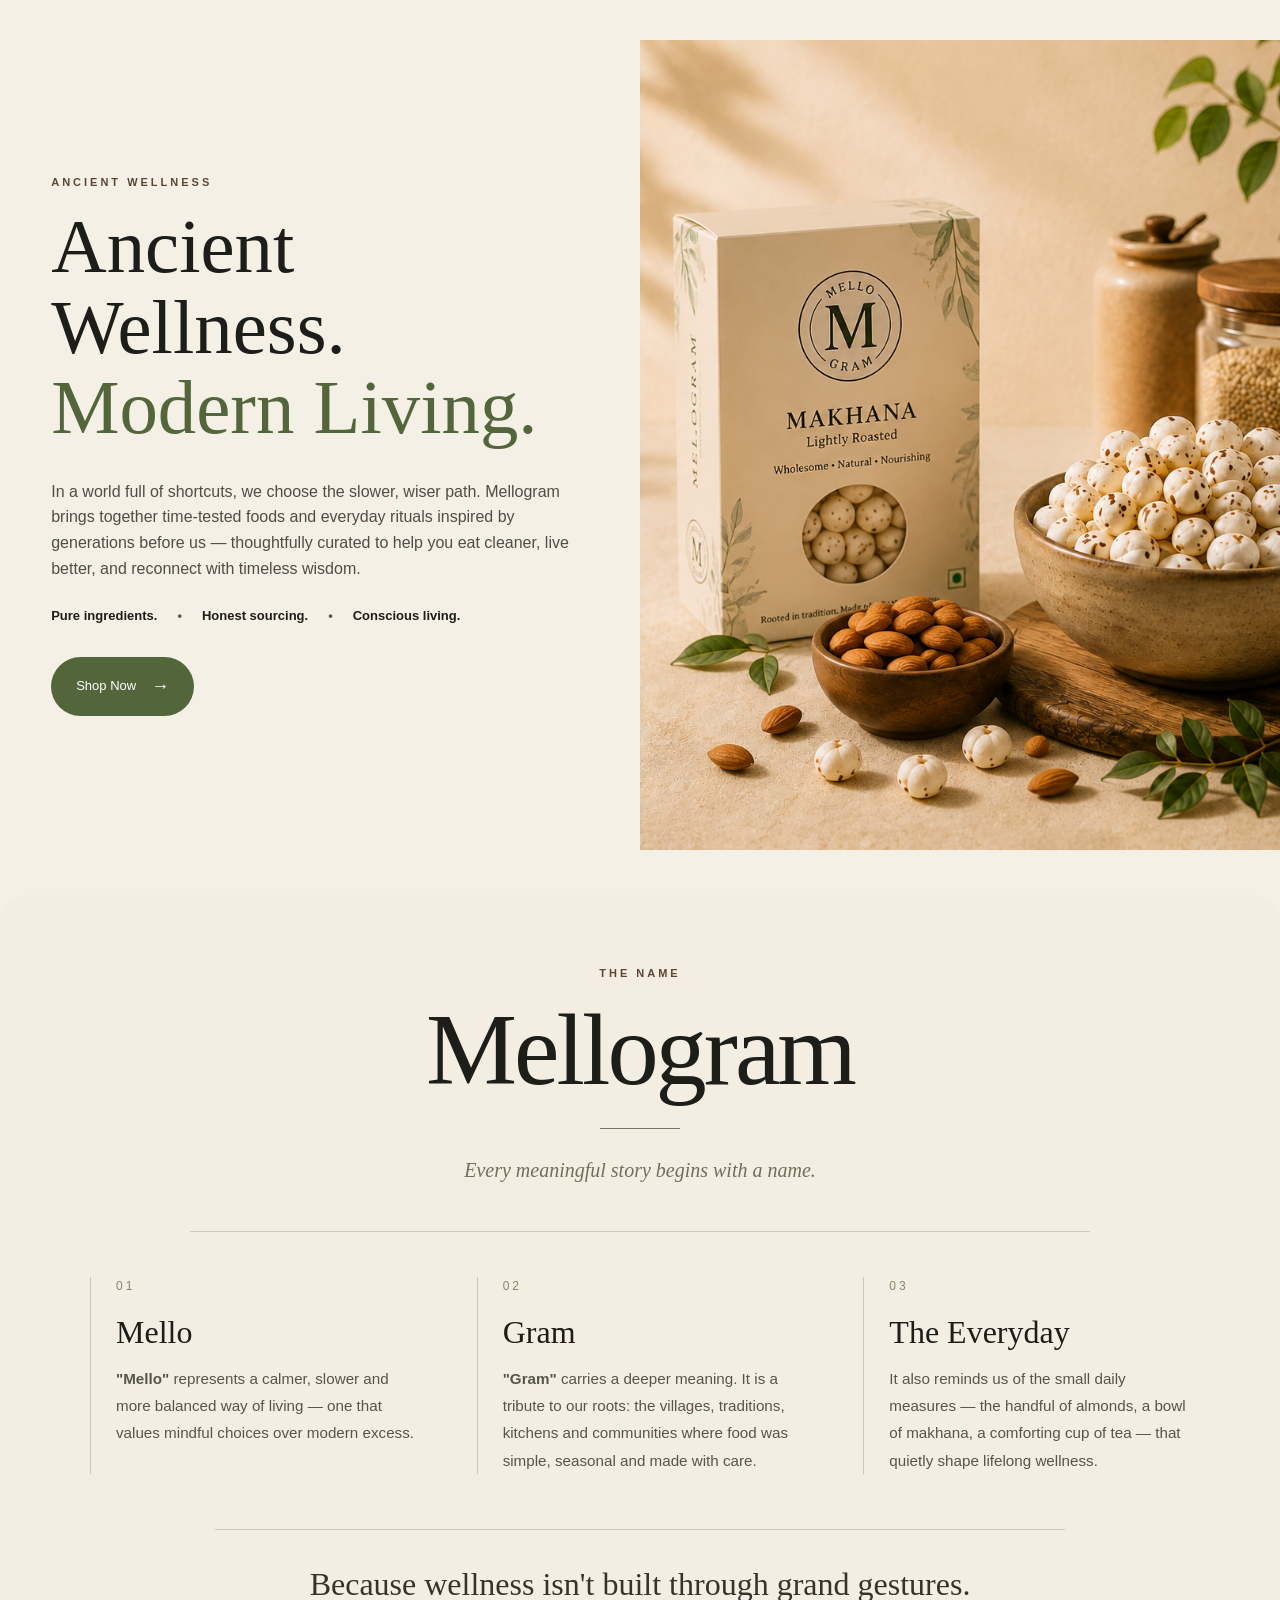
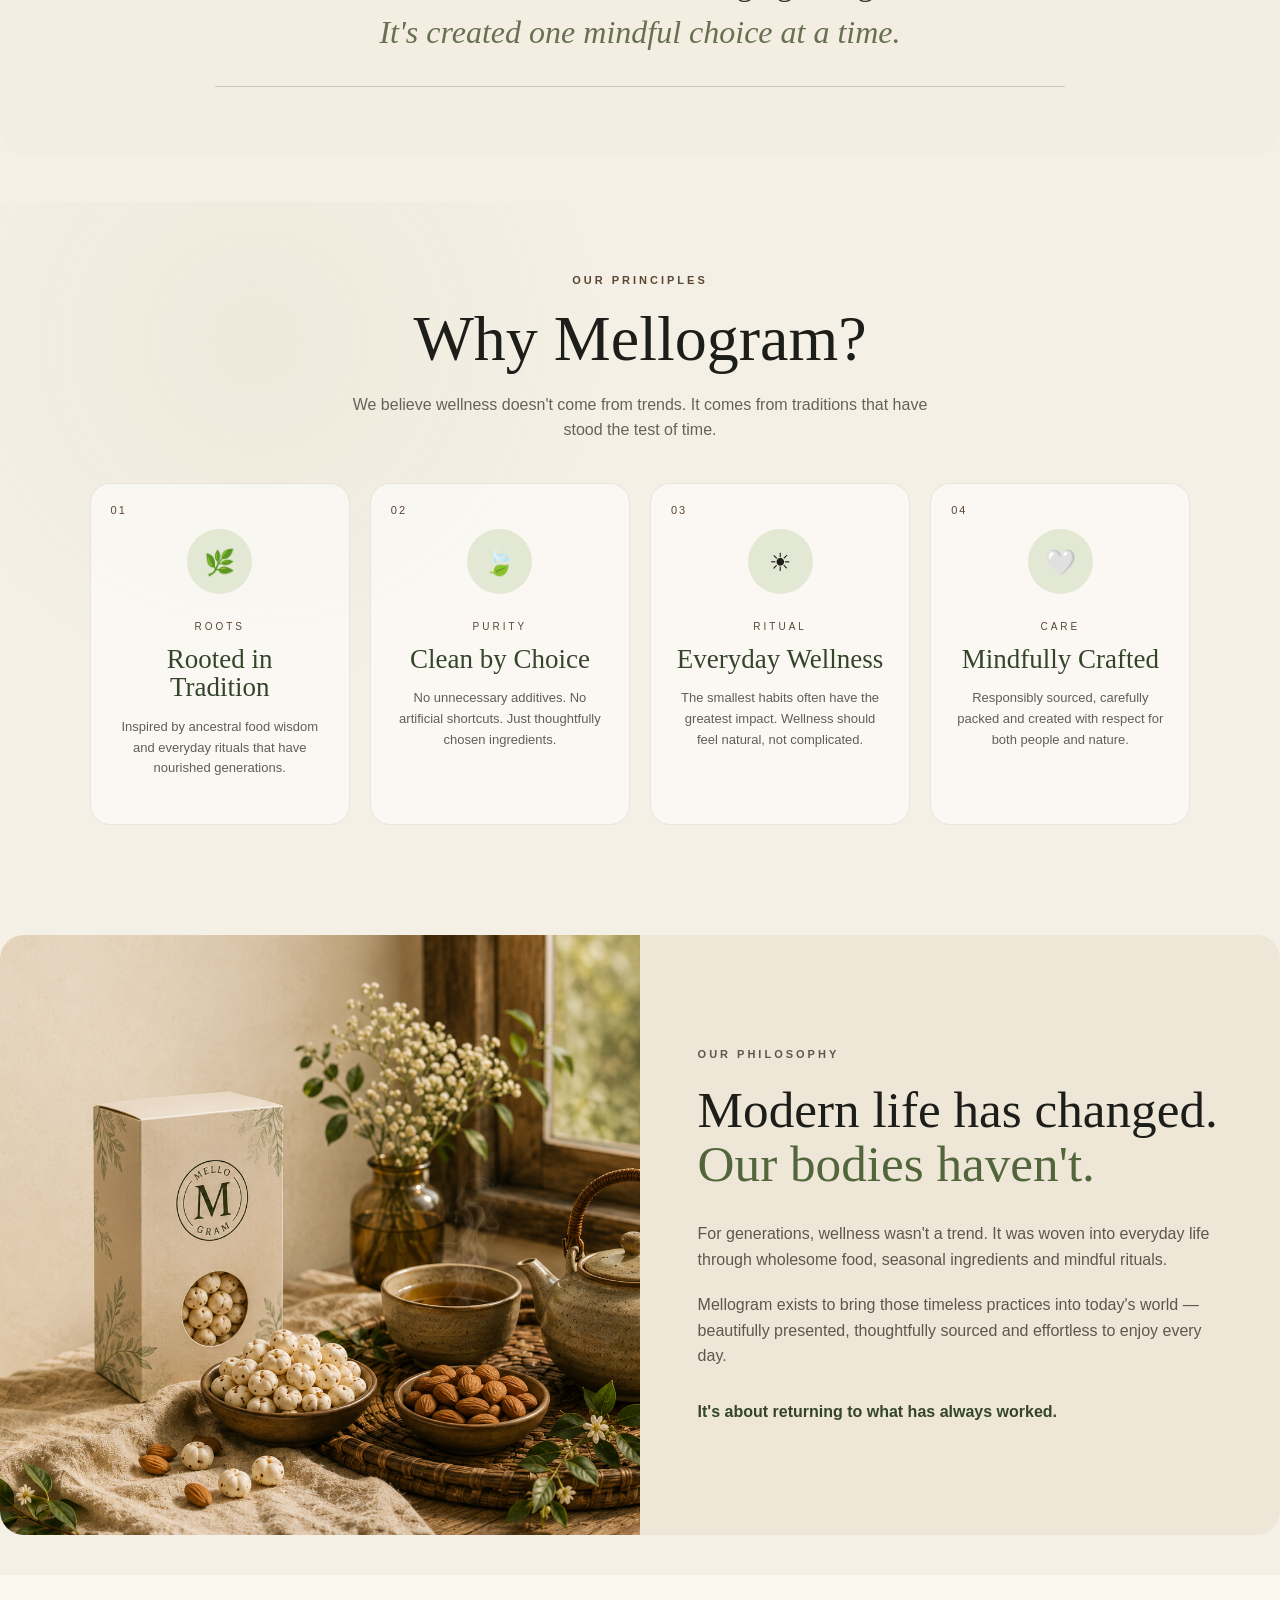
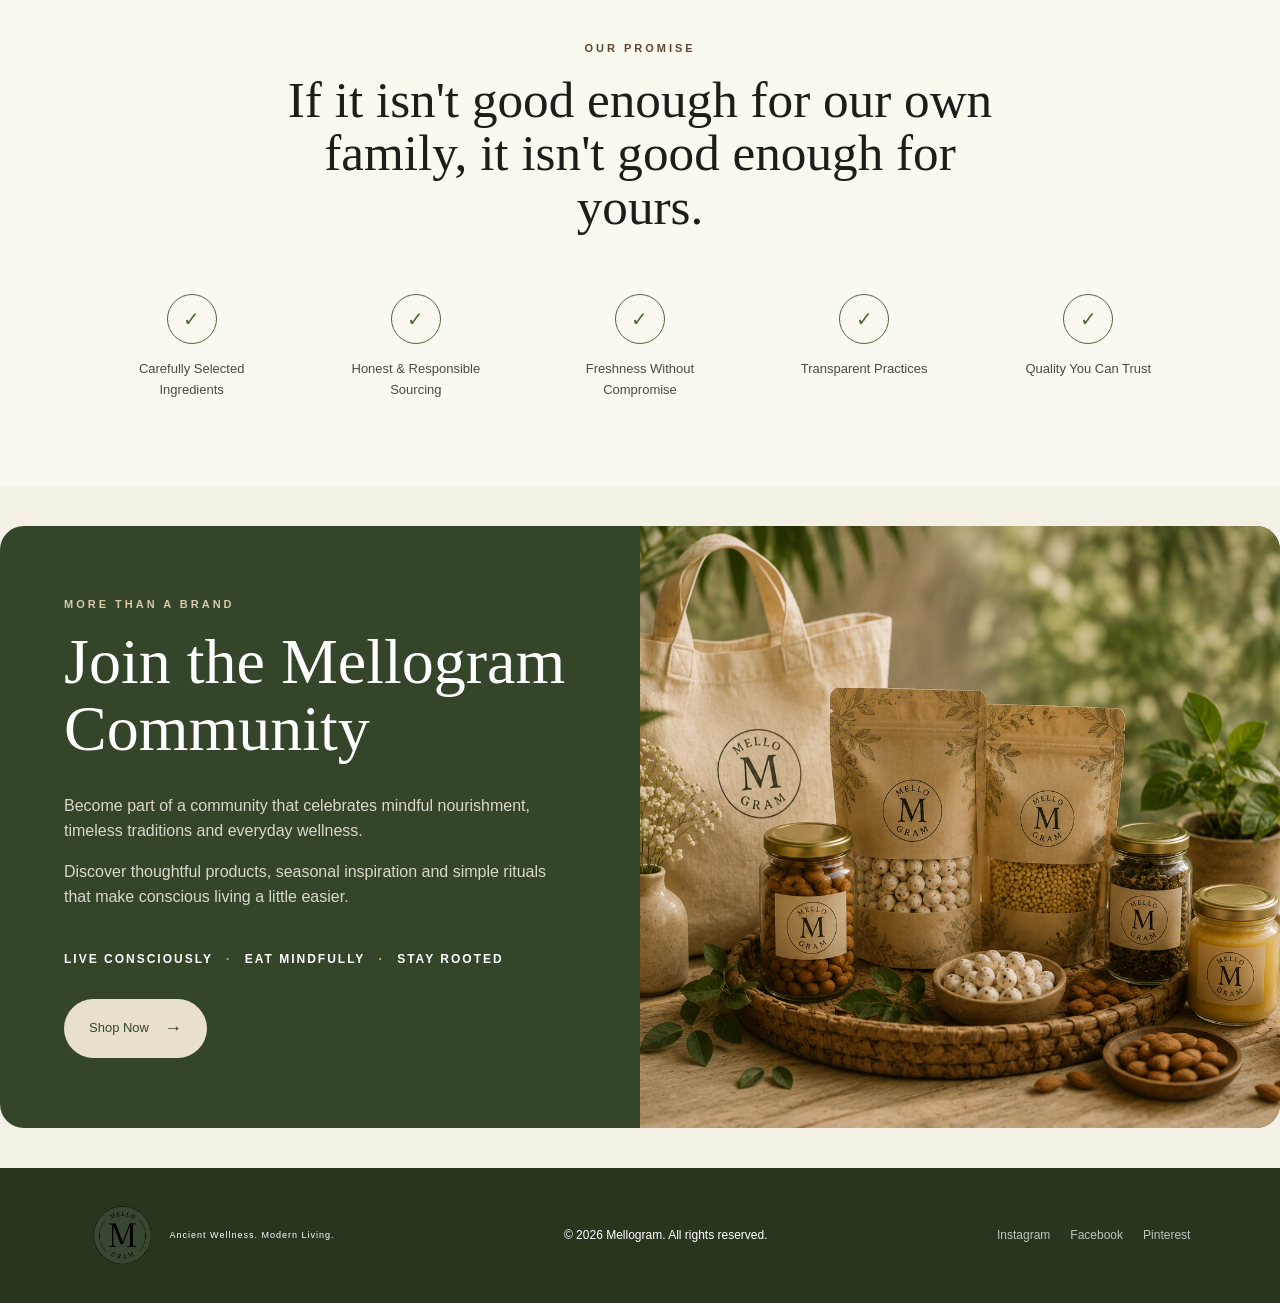
==== about.html @ 44dae05c "Add files via upload" ====
<!DOCTYPE html>
<html lang="en">
<head>
    <meta charset="UTF-8">
    <meta name="viewport" content="width=device-width, initial-scale=1.0">

    <title>Mellogram — Ancient Wellness. Modern Living.</title>

    <meta name="description"
          content="Mellogram brings ancient wellness traditions into modern living through thoughtfully selected ingredients and everyday rituals.">

    <link rel="stylesheet" href="style.css">
    
</head>

<body>

<!-- ================= NAVBAR ================= -->

<!-- <header class="navbar">
<a href="#home" class="logo">
    <img src="images/logo.png" alt="Mellogram">
</a>

    <nav>
        <a href="#home">Home</a>
        <a href="#about">About Us</a>
        <a href="#principles">Our Principles</a>
        <a href="#philosophy">Our Philosophy</a>
        <a href="#community">Community</a>
    </nav>

    <a href="#community" class="nav-button">
        Shop Now
        <span>→</span>
    </a>

    <button class="menu-button" id="menuButton">
        ☰
    </button>
</header> -->


<!-- ================= MOBILE MENU ================= -->
<!-- 
<div class="mobile-menu" id="mobileMenu">
    <a href="#home">Home</a>
    <a href="#about">About Us</a>
    <a href="#principles">Our Principles</a>
    <a href="#philosophy">Our Philosophy</a>
    <a href="#community">Community</a>
</div> -->
   <div id="navbar-container"></div>


<!-- ================= HERO ================= -->

<section class="hero" id="home">

    <div class="hero-content">

        <p class="eyebrow">ANCIENT WELLNESS</p>

        <h1>
            Ancient Wellness.
            <em>Modern Living.</em>
        </h1>

        <p class="hero-description">
            In a world full of shortcuts, we choose the slower, wiser path.
            Mellogram brings together time-tested foods and everyday rituals
            inspired by generations before us — thoughtfully curated to help
            you eat cleaner, live better, and reconnect with timeless wisdom.
        </p>

        <div class="hero-values">
            <span>Pure ingredients.</span>
            <span>Honest sourcing.</span>
            <span>Conscious living.</span>
        </div>

        <a href="#community" class="primary-button">
            Shop Now
            <span>→</span>
        </a>

    </div>


<div class="hero-image">
    <img src="images/hero.png"
         alt="Mellogram wholesome ingredients"/>
</div>

</section>


<!-- ================= NAME ================= -->

<section class="name-section" id="about">

    <div class="name-intro">

        <p class="eyebrow">THE NAME</p>

        <h2>Mellogram</h2>


        <p class="name-tagline">
            Every meaningful story begins with a name.
        </p>

    </div>


    <div class="name-divider"></div>


    <div class="name-story">

        <div class="name-story-column">

            <span class="story-number">01</span>

            <h3>Mello</h3>

            <p>
                <strong>"Mello"</strong> represents a calmer, slower and more
                balanced way of living — one that values mindful choices over
                modern excess.
            </p>

        </div>


        <div class="name-story-column">

            <span class="story-number">02</span>

            <h3>Gram</h3>

            <p>
                <strong>"Gram"</strong> carries a deeper meaning. It is a tribute
                to our roots: the villages, traditions, kitchens and communities
                where food was simple, seasonal and made with care.
            </p>

        </div>


        <div class="name-story-column">

            <span class="story-number">03</span>

            <h3>The Everyday</h3>

            <p>
                It also reminds us of the small daily measures — the handful of
                almonds, a bowl of makhana, a comforting cup of tea — that quietly
                shape lifelong wellness.
            </p>

        </div>

    </div>


    <div class="name-highlight">

        <p>
            Because wellness isn't built through grand gestures.
            <br>
            <em>It's created one mindful choice at a time.</em>
        </p>

    </div>

</section>


<!-- ================= PRINCIPLES ================= -->

<section class="principles" id="principles">

    <div class="section-heading">

        <p class="eyebrow">OUR PRINCIPLES</p>

        <h2>Why Mellogram?</h2>

        <p>
            We believe wellness doesn't come from trends.
            It comes from traditions that have stood the test of time.
        </p>

    </div>


    <div class="principle-grid">

        <article class="principle-card">

            <div class="principle-number">01</div>

            <div class="principle-icon">🌿</div>

            <p class="card-label">ROOTS</p>

            <h3>Rooted in Tradition</h3>

            <p>
                Inspired by ancestral food wisdom and everyday rituals
                that have nourished generations.
            </p>

        </article>


        <article class="principle-card">

            <div class="principle-number">02</div>

            <div class="principle-icon">🍃</div>

            <p class="card-label">PURITY</p>

            <h3>Clean by Choice</h3>

            <p>
                No unnecessary additives. No artificial shortcuts.
                Just thoughtfully chosen ingredients.
            </p>

        </article>


        <article class="principle-card">

            <div class="principle-number">03</div>

            <div class="principle-icon">☀</div>

            <p class="card-label">RITUAL</p>

            <h3>Everyday Wellness</h3>

            <p>
                The smallest habits often have the greatest impact.
                Wellness should feel natural, not complicated.
            </p>

        </article>


        <article class="principle-card">

            <div class="principle-number">04</div>

            <div class="principle-icon">🤍</div>

            <p class="card-label">CARE</p>

            <h3>Mindfully Crafted</h3>

            <p>
                Responsibly sourced, carefully packed and created
                with respect for both people and nature.
            </p>

        </article>

    </div>

</section>


<!-- ================= PHILOSOPHY ================= -->

<section class="philosophy" id="philosophy">

    <div class="philosophy-image">
        <img src="images/philosophy.png"
             alt="A peaceful wellness ritual">
    </div>


    <div class="philosophy-content">

        <p class="eyebrow">OUR PHILOSOPHY</p>

        <h2>
            Modern life has changed.
            <br>
            <em>Our bodies haven't.</em>
        </h2>

        <p>
            For generations, wellness wasn't a trend. It was woven into
            everyday life through wholesome food, seasonal ingredients
            and mindful rituals.
        </p>

        <p>
            Mellogram exists to bring those timeless practices into today's
            world — beautifully presented, thoughtfully sourced and effortless
            to enjoy every day.
        </p>

        <strong>
            It's about returning to what has always worked.
        </strong>

    </div>

</section>


<!-- ================= PROMISE ================= -->

<section class="promise">

    <div class="section-heading">

        <p class="eyebrow">OUR PROMISE</p>

        <h2>
            If it isn't good enough for our own family,
            it isn't good enough for yours.
        </h2>

    </div>


    <div class="promise-grid">

        <div class="promise-item">
            <span>✓</span>
            <p>Carefully Selected Ingredients</p>
        </div>

        <div class="promise-item">
            <span>✓</span>
            <p>Honest & Responsible Sourcing</p>
        </div>

        <div class="promise-item">
            <span>✓</span>
            <p>Freshness Without Compromise</p>
        </div>

        <div class="promise-item">
            <span>✓</span>
            <p>Transparent Practices</p>
        </div>

        <div class="promise-item">
            <span>✓</span>
            <p>Quality You Can Trust</p>
        </div>

    </div>

</section>


<!-- ================= COMMUNITY ================= -->

<section class="community" id="community">

    <div class="community-content">

        <p class="eyebrow">MORE THAN A BRAND</p>

        <h2>Join the Mellogram Community</h2>

        <p>
            Become part of a community that celebrates mindful nourishment,
            timeless traditions and everyday wellness.
        </p>

        <p>
            Discover thoughtful products, seasonal inspiration and simple
            rituals that make conscious living a little easier.
        </p>

        <div class="community-values">
            LIVE CONSCIOUSLY
            <span>·</span>
            EAT MINDFULLY
            <span>·</span>
            STAY ROOTED
        </div>

        <a href="#" class="primary-button">
            Shop Now
            <span>→</span>
        </a>

    </div>


    <div class="community-image">

        <img src="images/community.png"
             alt="Mellogram products surrounded by natural elements">

    </div>

</section>


<!-- ================= FOOTER ================= -->

<footer>

    <div class="footer-logo">
        <img src="images/logo.png" alt="Mellogram">
        <span>Ancient Wellness. Modern Living.</span>
    </div>

    <p>
        © 2026 Mellogram. All rights reserved.
    </p>

    <div class="socials">
        <a href="#">Instagram</a>
        <a href="#">Facebook</a>
        <a href="#">Pinterest</a>
    </div>

</footer>


<script src="script.js"></script>
<script src="js/components.js"></script>
</body>
</html>
---- style.css ----
/* =========================================
   MELLOGRAM
   Ancient Wellness. Modern Living.
========================================= */

:root {
    --cream: #f5f0e5;
    --cream-light: #fbf8f0;
    --cream-dark: #e9e1d0;

    --green: #53663b;
    --green-dark: #34452a;

    --brown: #5b4634;
    --brown-light: #806b55;

    --black: #1d1d19;
    --white: #ffffff;

    --serif: Georgia, "Times New Roman", serif;
    --sans: Arial, Helvetica, sans-serif;
}

* {
    margin: 0;
    padding: 0;
    box-sizing: border-box;
}


html {
    scroll-behavior: smooth;
}


body {
    background: var(--cream);
    color: var(--black);
    font-family: var(--sans);
    line-height: 1.6;
}


img {
    width: 100%;
    display: block;
}


a {
    color: inherit;
    text-decoration: none;
}


/* =========================================
   NAVBAR
========================================= */

.navbar {
    height: 90px;

    display: flex;
    align-items: center;
    justify-content: space-between;

    padding: 0 6%;

    background: rgba(245, 240, 229, 0.92);

    position: sticky;
    top: 0;

    z-index: 1000;

    backdrop-filter: blur(12px);

    border-bottom: 1px solid rgba(80, 70, 50, 0.08);
}


.logo img {
    width: 100px;
    height: 88px;
    object-fit: contain;
}

.logo span {
    font-family: var(--serif);
    font-size: 26px;
    color: var(--green-dark);
}


.logo small {
    font-size: 8px;
    letter-spacing: 1px;
}


nav {
    display: flex;
    gap: 30px;
}


nav a {
    font-size: 13px;
    position: relative;
}


nav a::after {
    content: "";

    position: absolute;

    left: 0;
    bottom: -6px;

    width: 0;
    height: 1px;

    background: var(--green);

    transition: 0.3s;
}


nav a:hover::after {
    width: 100%;
}


.nav-button {
    background: var(--green);

    color: white;

    padding: 12px 20px;

    border-radius: 30px;

    font-size: 13px;
}


.nav-button span {
    margin-left: 8px;
}


.menu-button {
    display: none;

    background: none;
    border: none;

    font-size: 24px;
}


/* =========================================
   MOBILE MENU
========================================= */

.mobile-menu {
    display: none;

    position: fixed;

    top: 90px;
    left: 0;

    width: 100%;

    background: var(--cream-light);

    z-index: 999;

    padding: 25px;
}


.mobile-menu.active {
    display: flex;

    flex-direction: column;

    gap: 20px;
}


/* =========================================
   GENERAL
========================================= */

.eyebrow {
    color: var(--brown);

    font-size: 11px;

    letter-spacing: 3px;

    font-weight: bold;

    margin-bottom: 15px;
}


h1,
h2,
h3 {
    font-family: var(--serif);

    font-weight: normal;

    line-height: 1.05;
}


h2 {
    font-size: clamp(38px, 5vw, 64px);
}


.primary-button {
    display: inline-flex;

    align-items: center;

    gap: 15px;

    background: var(--green);

    color: white;

    padding: 15px 25px;

    border-radius: 40px;

    font-size: 13px;

    transition: 0.3s;
}


.primary-button:hover {
    background: var(--green-dark);

    transform: translateY(-3px);
}


.primary-button span {
    font-size: 18px;
}


/* =========================================
   HERO
========================================= */

.hero {
    min-height: calc(100vh - 90px);

    display: grid;

    grid-template-columns: 1fr 1fr;
    margin:40px auto;
    align-items: center;
    max-width: 1400px;
    overflow: hidden;
}


.hero-content {
    padding: 80px 8%;
}


.hero h1 {
    font-size: clamp(55px, 6vw, 92px);

    margin-bottom: 30px;
}


.hero h1 em {
    color: var(--green);

    font-style: normal;
}


.hero-description {
    max-width: 550px;

    color: #514d45;

    font-size: 16px;

    margin-bottom: 25px;
}


.hero-values {
    display: flex;

    flex-wrap: wrap;

    gap: 20px;

    margin-bottom: 30px;

    font-weight: bold;

    font-size: 13px;
}


.hero-values span:not(:last-child)::after {
    content: "•";

    margin-left: 20px;

    color: var(--green);
}

.hero-image {
    height: calc(100vh - 90px);
    position: relative;
    overflow: hidden;
}

.hero-image img {
    width: 100%;
    height: 100%;
    object-fit: cover;
    object-position: center;
}


.floating-card {
    position: absolute;

    bottom: 35px;
    right: 35px;

    display: flex;

    align-items: center;

    gap: 15px;

    background: rgba(255,255,255,0.9);

    padding: 15px 20px;

    border-radius: 20px;

    box-shadow: 0 10px 30px rgba(0,0,0,0.12);
}


.floating-card div:nth-child(2) {
    display: flex;

    flex-direction: column;
}


.floating-card span {
    font-size: 11px;

    color: #777;
}


.card-arrow {
    font-size: 20px;

    color: var(--green);
}


/* =========================================
   NAME SECTION
========================================= */
.name-section {
    max-width: 1400px;
    margin: 45px auto;
    padding: 70px 80px;

    background: #f4eee2;

    border-radius: 28px;

    text-align: center;

    position: relative;

    overflow: hidden;
}
.name-intro {
    max-width: 850px;
    margin: 0 auto;
}

.name-intro .eyebrow {
    margin-bottom: 18px;
}
.name-tagline {
    margin: 0;

    font-family: var(--serif);

    font-size: 1.25rem;

    font-style: italic;

    color: #6f7058;
}
.name-divider {
    width: 100%;

    max-width: 900px;

    height: 1px;

    background: rgba(40, 40, 30, 0.18);

    margin: 45px auto;
}
.name-intro h2::after {
    content: "";
    display: block;
    width: 80px;
    height: 1px;
    background: #77725f;
    margin: 30px auto 25px;
}

.name-intro h2 {
    margin: 0;

    font-family: var(--serif);

    font-size: clamp(4rem, 8vw, 7rem);

    font-weight: 400;

    letter-spacing: -3px;

    line-height: 0.95;
}



.name-story-column {
    position: relative;

    padding-left: 25px;

    border-left: 1px solid rgba(40, 40, 30, 0.2);
}

.name-story {
    max-width: 1100px;

    margin: 0 auto;

    display: grid;

    grid-template-columns: repeat(3, 1fr);

    gap: 60px;

    text-align: left;
}
.story-number {
    display: block;

    font-family: var(--sans);

    font-size: 0.75rem;

    letter-spacing: 3px;

    color: #85866b;

    margin-bottom: 20px;
}
.name-story-column h3 {
    margin: 0 0 15px;

    font-family: var(--serif);

    font-size: 2rem;

    font-weight: 400;
}
.name-story-column p {
    margin: 0;

    font-size: 0.95rem;

    line-height: 1.8;

    color: #55554b;
}
.name-highlight {
    max-width: 850px;

    margin: 55px auto 0;

    padding: 30px;
    border-top: 1px solid rgba(40, 40, 30, 0.18);

    border-bottom: 1px solid rgba(40, 40, 30, 0.18);
}
.name-highlight p {
    margin: 0;

    font-family: var(--serif);

    font-size: clamp(1.3rem, 2.5vw, 2rem);

    line-height: 1.5;

    color: #34342d;
}

.name-highlight em {
    color: #687052;

    font-weight: 400;
}
@media (max-width: 800px) {

    .name-section {
        margin: 50px 15px;

        padding: 70px 25px;

        border-radius: 20px;
    }

    .name-intro h2 {
        font-size: 4rem;

        letter-spacing: -2px;
    }

    .name-leaf {
        font-size: 55px;
    }

    .name-divider {
        margin: 55px auto;
    }

    .name-story {
        grid-template-columns: 1fr;

        gap: 45px;
    }

    .name-story-column {
        padding-left: 20px;
    }

    .name-highlight {
        margin-top: 65px;

        padding: 35px 15px;
    }
}


/* =========================================
   PRINCIPLES
========================================= */

.principles {
    padding: 70px 7%;
    background:
        radial-gradient(
            circle at 20% 20%,
            rgba(140,150,100,0.08),
            transparent 30%
        ),
        var(--cream);
}


.section-heading {
    text-align: center;

    max-width: 750px;

    margin: 0 auto 40px;

}


.section-heading > p:last-child {
    max-width: 600px;

    margin: 20px auto 0;

    color: #686157;
}


.principle-grid {
    display: grid;

    grid-template-columns: repeat(4, 1fr);

    gap: 20px;
}


.principle-card {
    position: relative;

    background: rgba(255,255,255,0.55);

    border: 1px solid rgba(100,90,60,0.12);

    border-radius: 20px;

    padding: 45px 25px;

    text-align: center;

    transition: 0.4s;
}


.principle-card:hover {
    transform: translateY(-10px);

    box-shadow: 0 20px 40px rgba(70,60,40,0.12);
}


.principle-number {
    position: absolute;

    top: 18px;
    left: 20px;

    font-size: 11px;

    letter-spacing: 2px;

    color: var(--brown);
}


.principle-icon {
    width: 65px;
    height: 65px;

    margin: auto;

    display: grid;
    place-items: center;

    background: #e3e8d4;

    border-radius: 50%;

    font-size: 25px;

    margin-bottom: 25px;
}


.card-label {
    font-size: 10px;

    letter-spacing: 3px;

    color: var(--brown);

    margin-bottom: 10px;
}


.principle-card h3 {
    color: var(--green-dark);

    font-size: 27px;

    margin-bottom: 15px;
}


.principle-card > p:last-child {
    font-size: 13px;

    color: #625e55;
}


/* =========================================
   PHILOSOPHY
========================================= */

.philosophy {
    display: grid;

    grid-template-columns: 1fr 1fr;

    min-height: 600px;

    max-width: 1400px;

    margin: 40px auto;
    overflow: hidden;

    border-radius: 24px;
}

.philosophy-image {
    min-height: 600px;

    overflow: hidden;
}

.philosophy-image img {
    width: 100%;
    height: 100%;

    display: block;

    object-fit: cover;
    object-position: center;
}
.philosophy-content {
    display: flex;

    flex-direction: column;

    justify-content: center;

    padding: 80px 9%;

    background: #eee7d8;
}


.philosophy-content h2 {
    font-size: clamp(40px, 4vw, 62px);

    margin-bottom: 30px;
}


.philosophy-content h2 em {
    color: var(--green);

    font-style: normal;
}


.philosophy-content p {
    max-width: 600px;

    color: #5d584e;

    margin-bottom: 20px;
}


.philosophy-content strong {
    color: var(--green-dark);

    margin-top: 10px;
}


/* =========================================
   PROMISE
========================================= */

.promise {
    padding: 65px 7%;

    background: var(--cream-light);
}


.promise .section-heading h2 {
    font-size: clamp(32px, 4vw, 52px);

    max-width: 900px;

    margin: auto;
}


.promise-grid {
    display: grid;

    grid-template-columns: repeat(5, 1fr);

    gap: 20px;

    max-width: 1200px;

    margin: auto;
}


.promise-item {
    text-align: center;

    padding: 20px;
}


.promise-item span {
    width: 50px;
    height: 50px;

    border: 1px solid var(--green);

    border-radius: 50%;

    display: grid;
    place-items: center;

    margin: auto auto 15px;

    color: var(--green);

    font-size: 20px;
}


.promise-item p {
    font-size: 13px;

    color: #4d493f;
}


/* =========================================
   COMMUNITY
========================================= */

.community {
    display: grid;

    grid-template-columns: 1fr 1fr;

    max-width: 1400px;

    margin: 40px auto;
    overflow: hidden;

    border-radius: 24px;

    background: var(--green-dark);

    color: white;
}


.community-content {
    padding: 70px 10%;
    display: flex;

    flex-direction: column;

    justify-content: center;
}


.community-content .eyebrow {
    color: #d6cba9;
}


.community-content h2 {
    font-size: clamp(45px, 5vw, 70px);

    margin-bottom: 30px;
}


.community-content > p {
    max-width: 600px;

    color: #d9d8cd;

    margin-bottom: 15px;
}


.community-values {
    margin: 25px 0 30px;

    font-size: 12px;

    letter-spacing: 2px;

    font-weight: bold;
}


.community-values span {
    margin: 0 8px;

    color: #c8b97c;
}


.community-content .primary-button {
    align-self: flex-start;

    background: #e8e0cc;

    color: var(--green-dark);
}


.community-image {
    min-height: 600px;

    overflow: hidden;
}

.community-image img {
    width: 100%;
    height: 100%;

    display: block;

    object-fit: cover;
    object-position: center;
}


/* =========================================
   FOOTER
========================================= */

footer {
    padding: 35px 7%;

    background: #283620;

    color: white;

    display: flex;

    justify-content: space-between;

    align-items: center;

    gap: 20px;

    font-size: 12px;
}


.footer-logo {
    display: flex;
    align-items: center;
    gap: 15px;
}
.footer-logo img {
    width: 65px;
    height: 65px;
    object-fit: contain;
}

.footer-logo span {
    font-size: 9px;
    letter-spacing: 1px;
}

.socials {
    display: flex;

    gap: 20px;
}


.socials a {
    opacity: 0.7;

    transition: 0.2s;
}


.socials a:hover {
    opacity: 1;
}


/* =========================================
   RESPONSIVE
========================================= */

@media (max-width: 1000px) {

    nav {
        display: none;
    }

    .nav-button {
        display: none;
    }

    .menu-button {
        display: block;
    }


    .hero {
        grid-template-columns: 1fr;
    }

    .hero-content {
        padding: 70px 8%;
    }

    .hero-image {
        height: 550px;
    }


    .name-section {
        grid-template-columns: 1fr;

        gap: 40px;
    }


    .principle-grid {
        grid-template-columns: repeat(2, 1fr);
    }


    .promise-grid {
        grid-template-columns: repeat(3, 1fr);
    }


    .philosophy,
    .community {
        grid-template-columns: 1fr;
    }


    .community-image {
        min-height: 450px;
    }

}


@media (max-width: 600px) {

    .navbar {
        height: 75px;

        padding: 0 6%;
    }


    .mobile-menu {
        top: 75px;
    }


    .hero-content {
        padding: 65px 7%;
    }


    .hero h1 {
        font-size: 53px;
    }


    .hero-description {
        font-size: 14px;
    }


    .hero-values {
        flex-direction: column;

        gap: 8px;
    }


    .hero-values span::after {
        display: none;
    }


    .hero-image {
        height: 400px;
    }

.floating-card img {
    width: 50px;
    height: 50px;
    object-fit: contain;
}
    .floating-card {
        bottom: 20px;
        right: 20px;
    }


    .name-section {
        padding: 75px 7%;
    }


    .name-title h2 {
        font-size: 52px;
    }


    .name-story {
        font-size: 16px;
    }


    .principles,
    .promise {
        padding: 75px 6%;
    }


    .principle-grid {
        grid-template-columns: 1fr;
    }


    .promise-grid {
        grid-template-columns: 1fr 1fr;
    }


    .philosophy-content {
        padding: 70px 7%;
    }


    .community-content {
        padding: 75px 7%;
    }


    .community-image {
        min-height: 350px;
    }


    footer {
        flex-direction: column;

        text-align: center;
    }

}
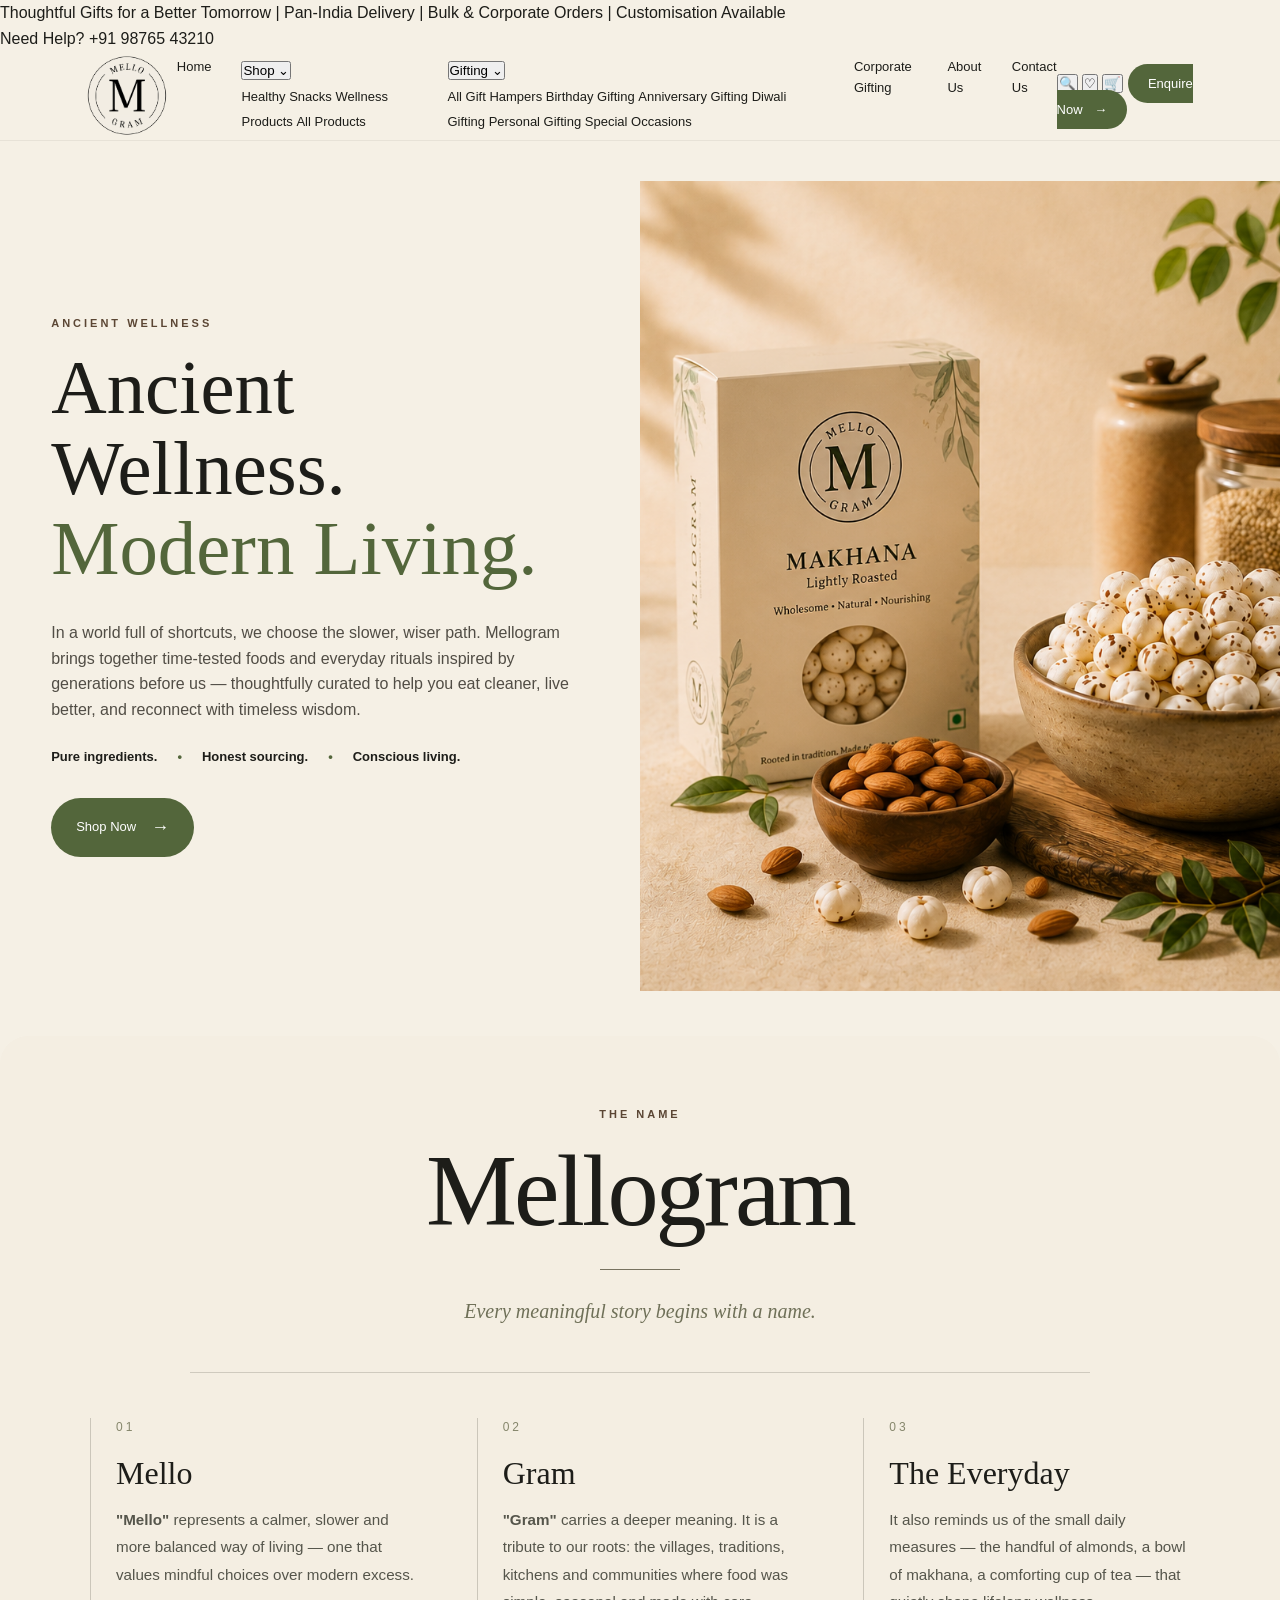
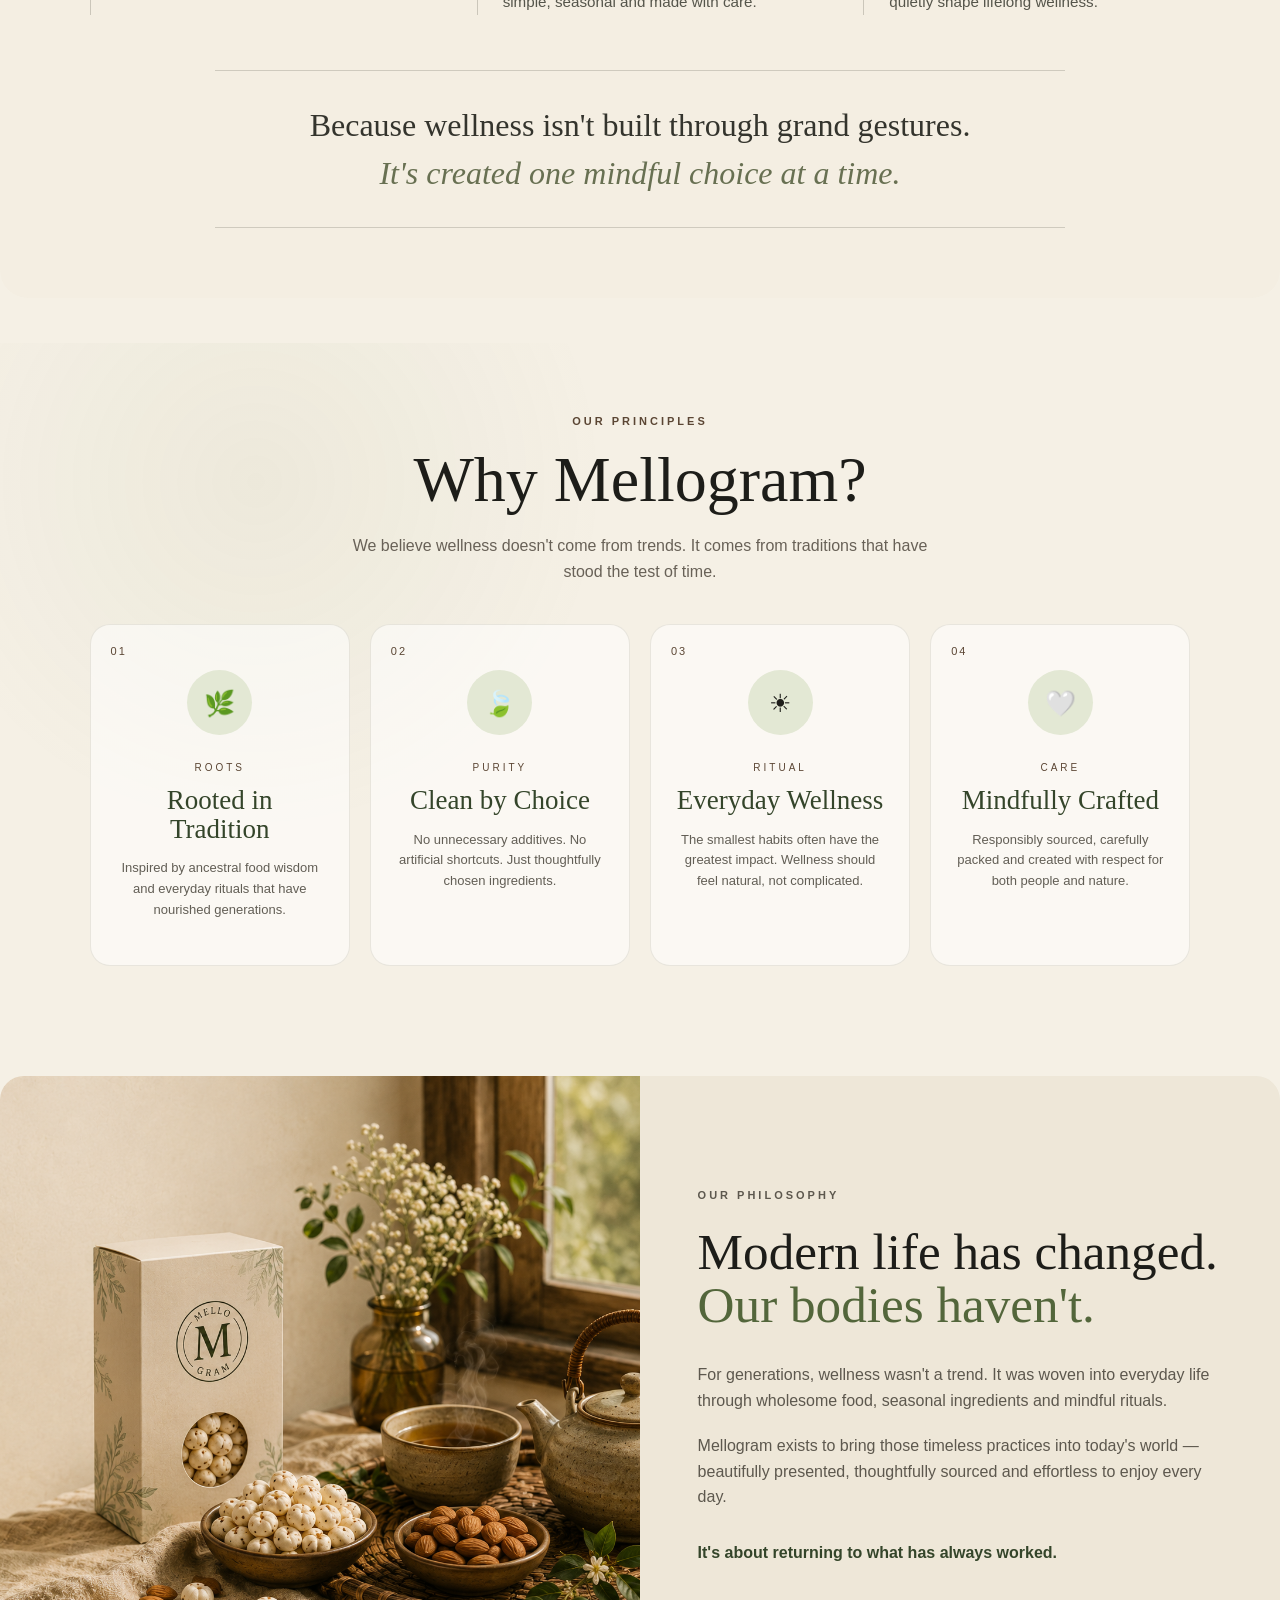
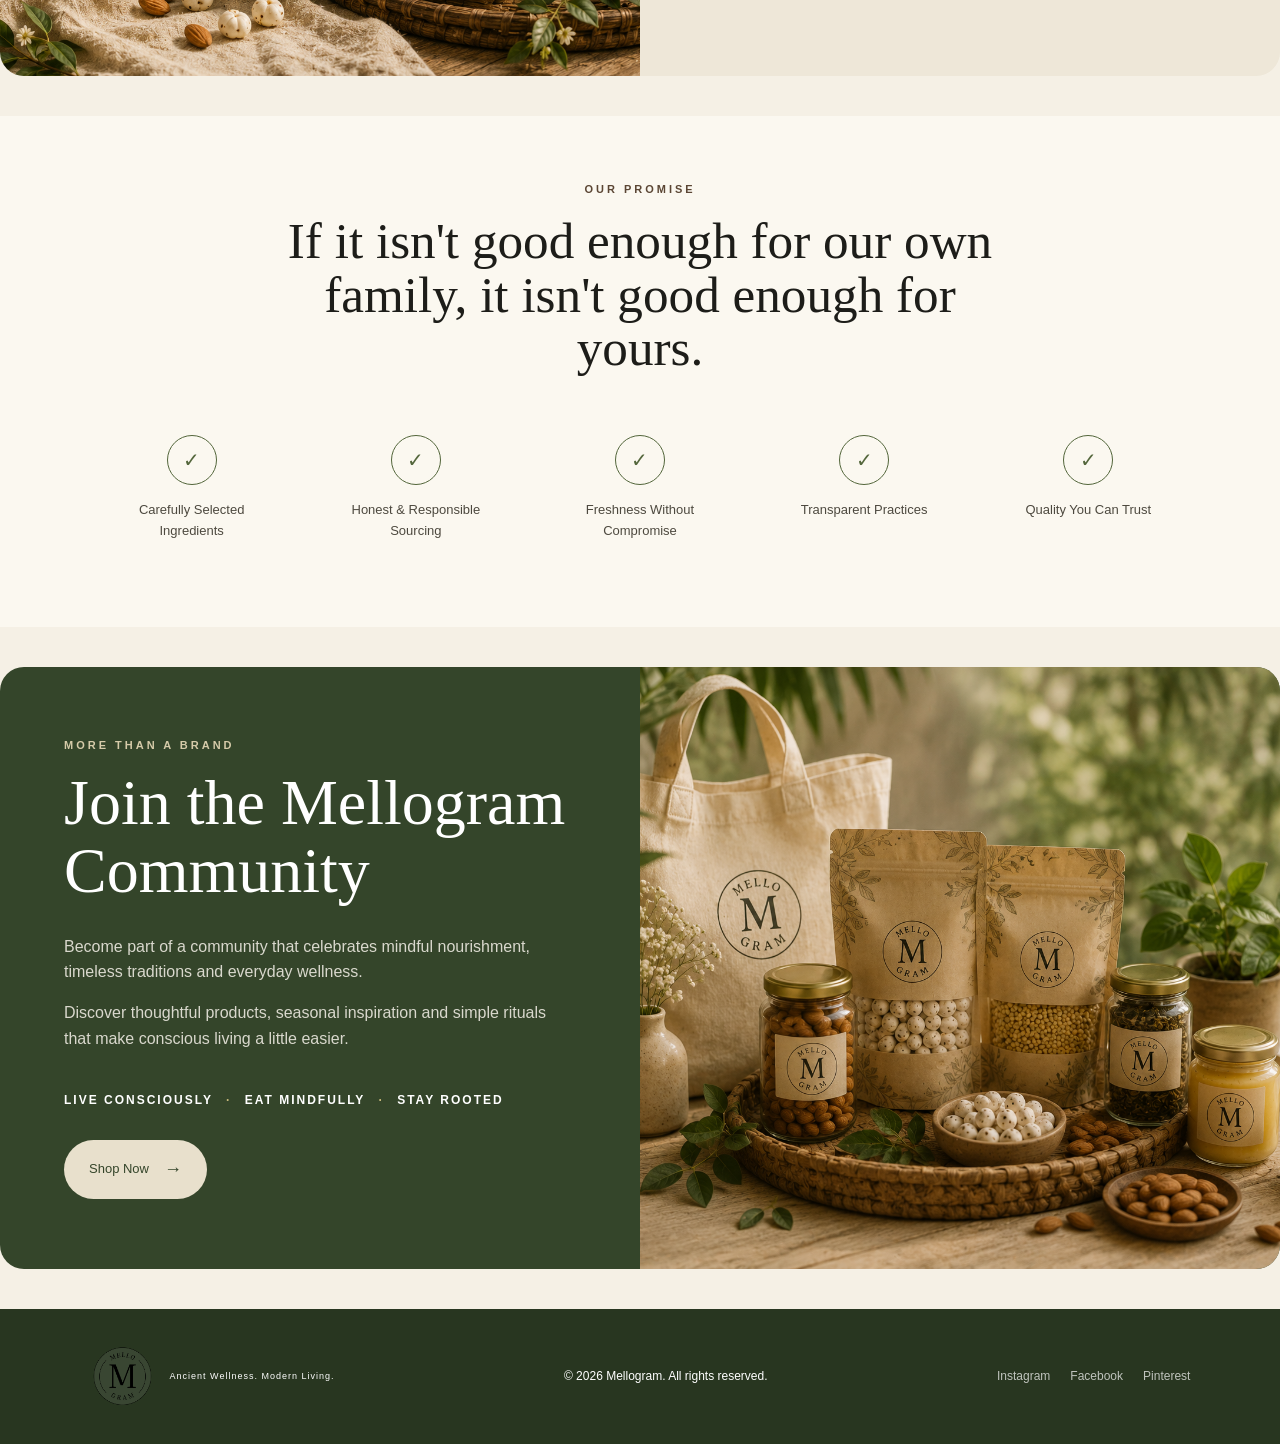
==== commit 8faf7260: "Add files via upload" ====
--- a/about.html
+++ b/about.html
@@ -16,7 +16,6 @@
 <body>
 
 <!-- ================= NAVBAR ================= -->
-
 <!-- <header class="navbar">
 <a href="#home" class="logo">
     <img src="images/logo.png" alt="Mellogram">
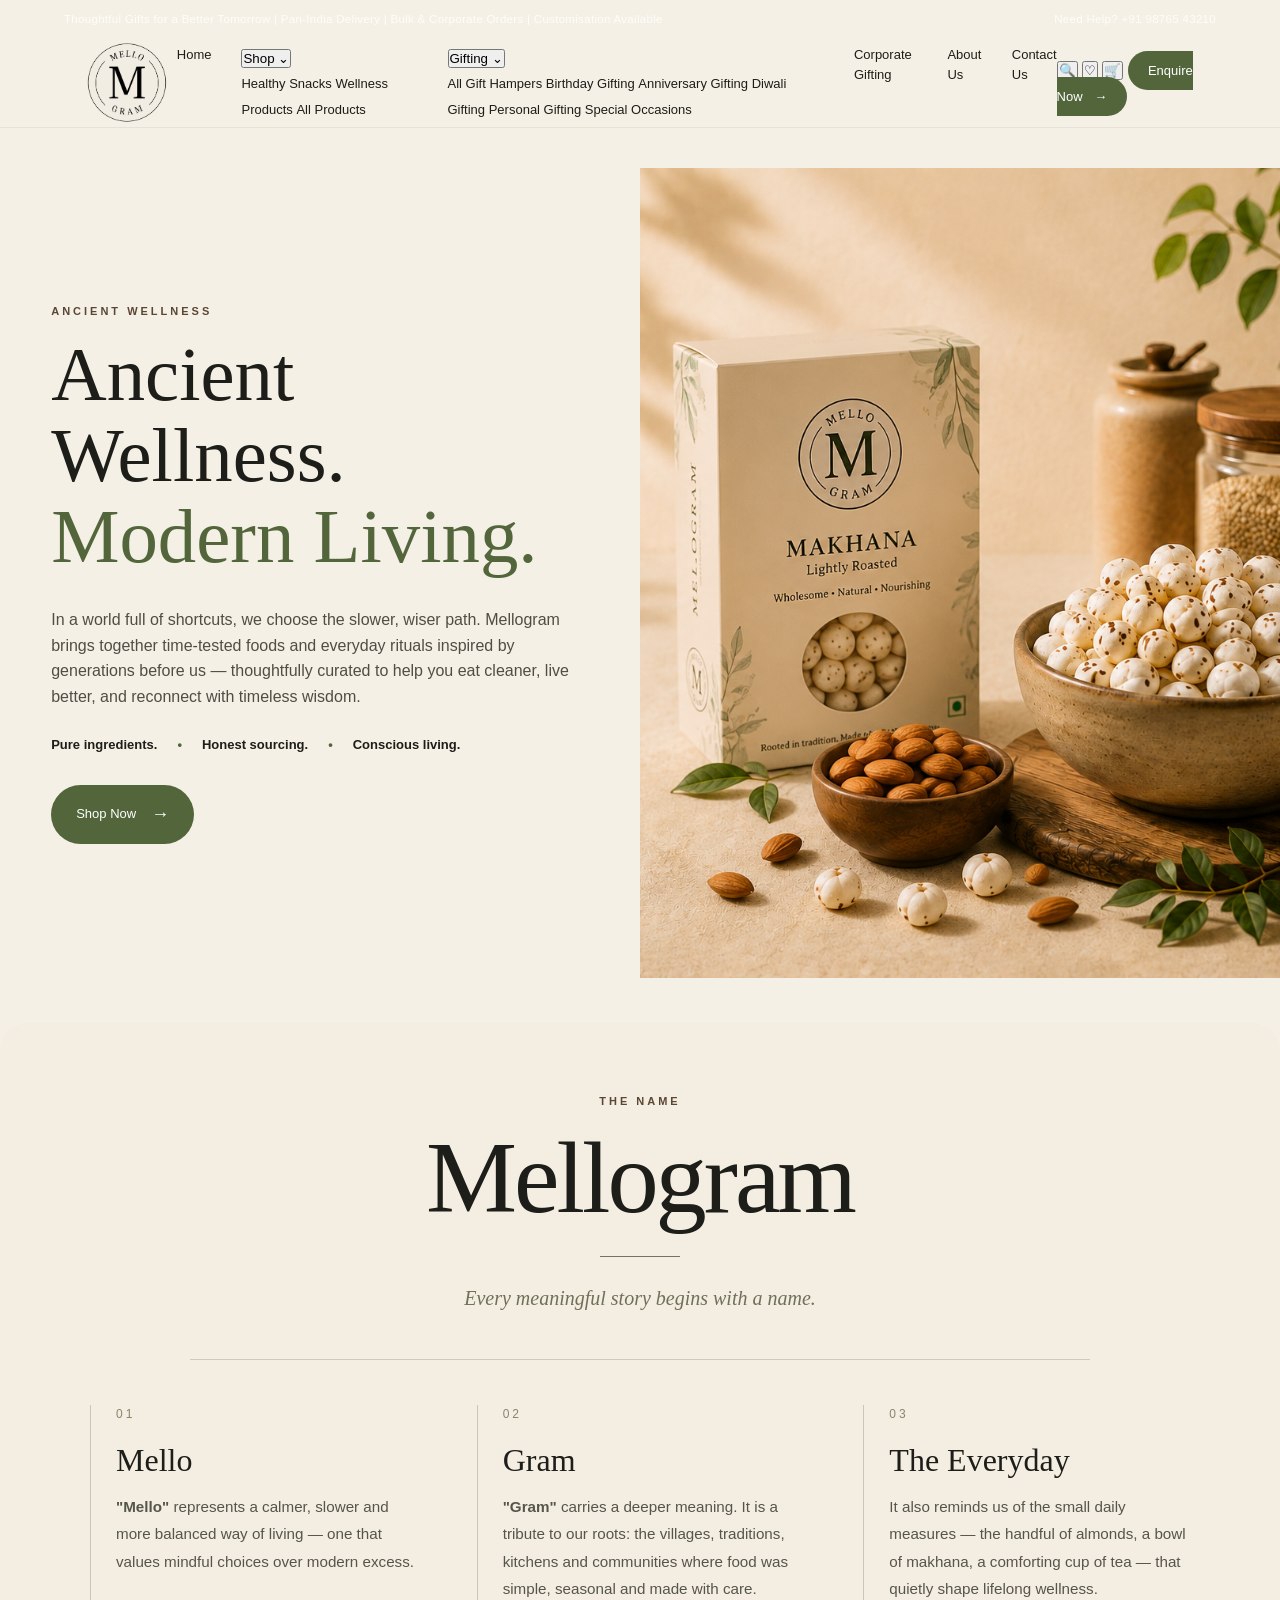
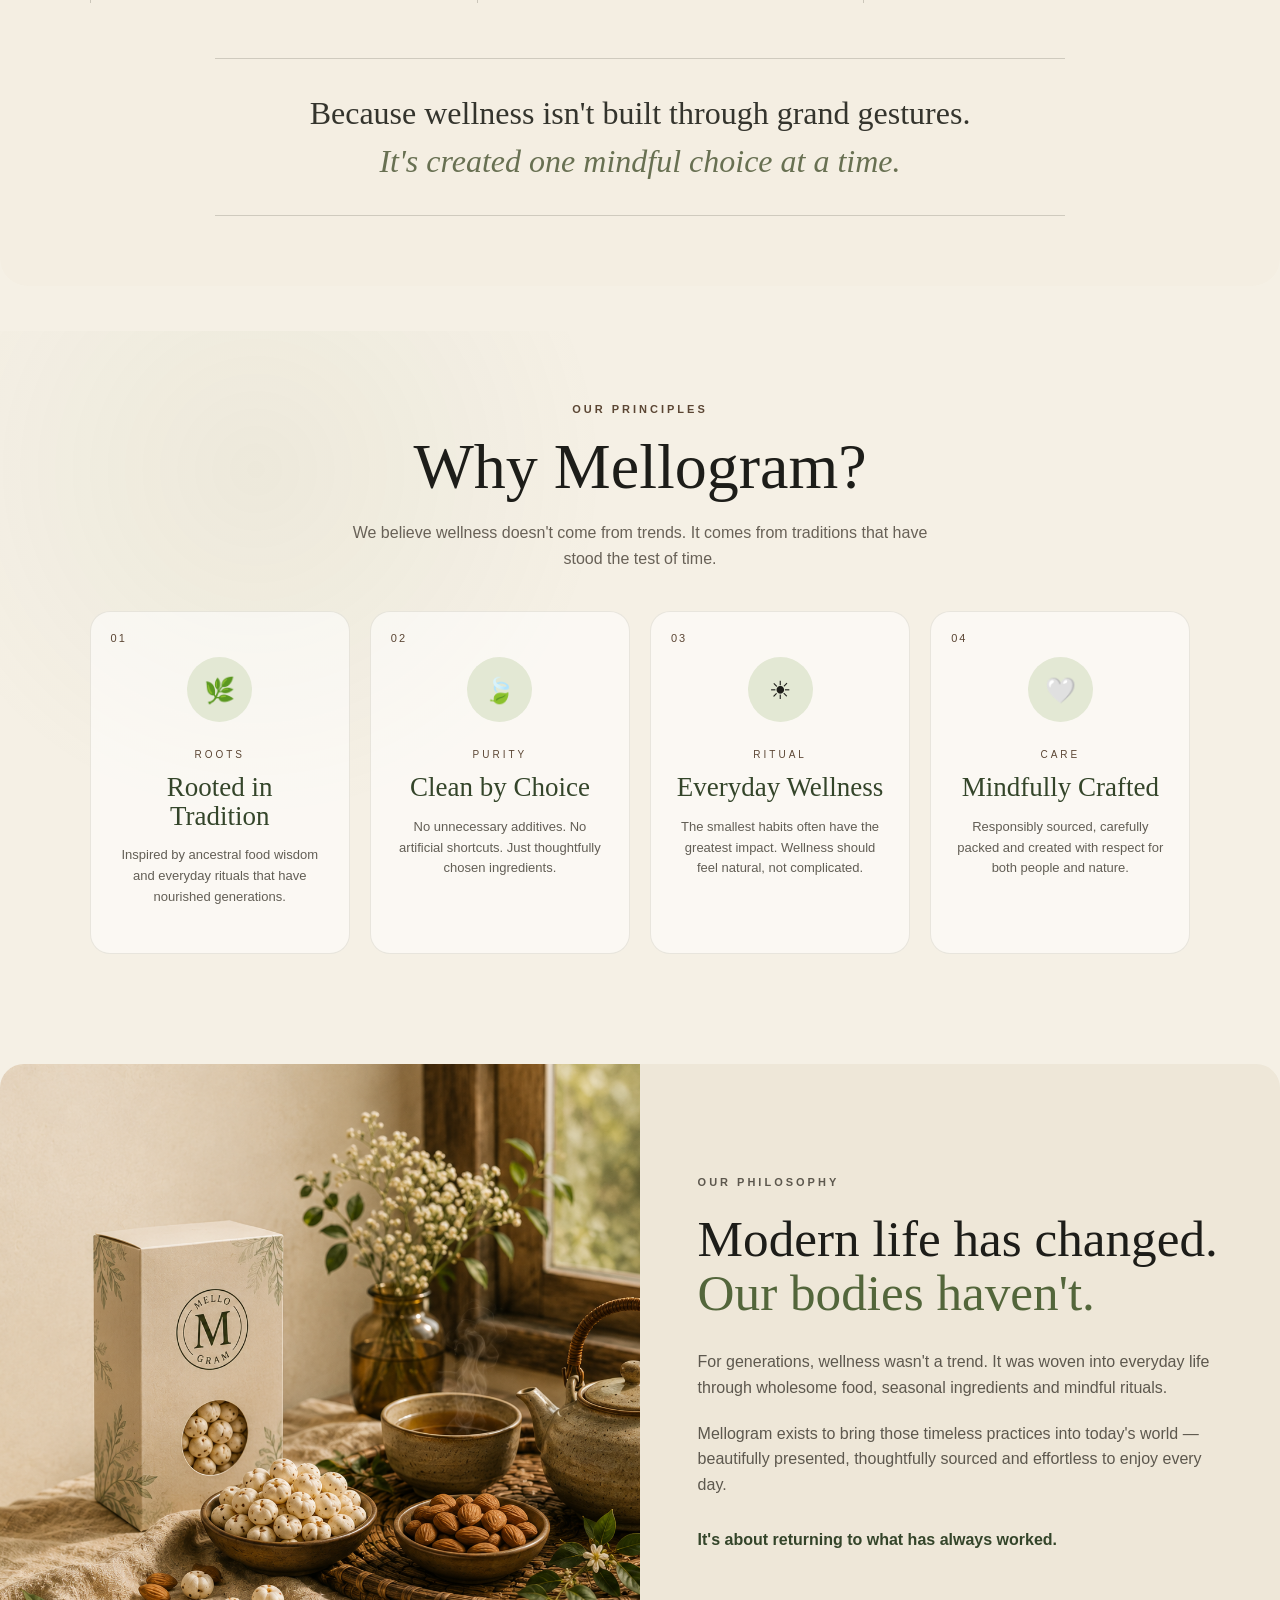
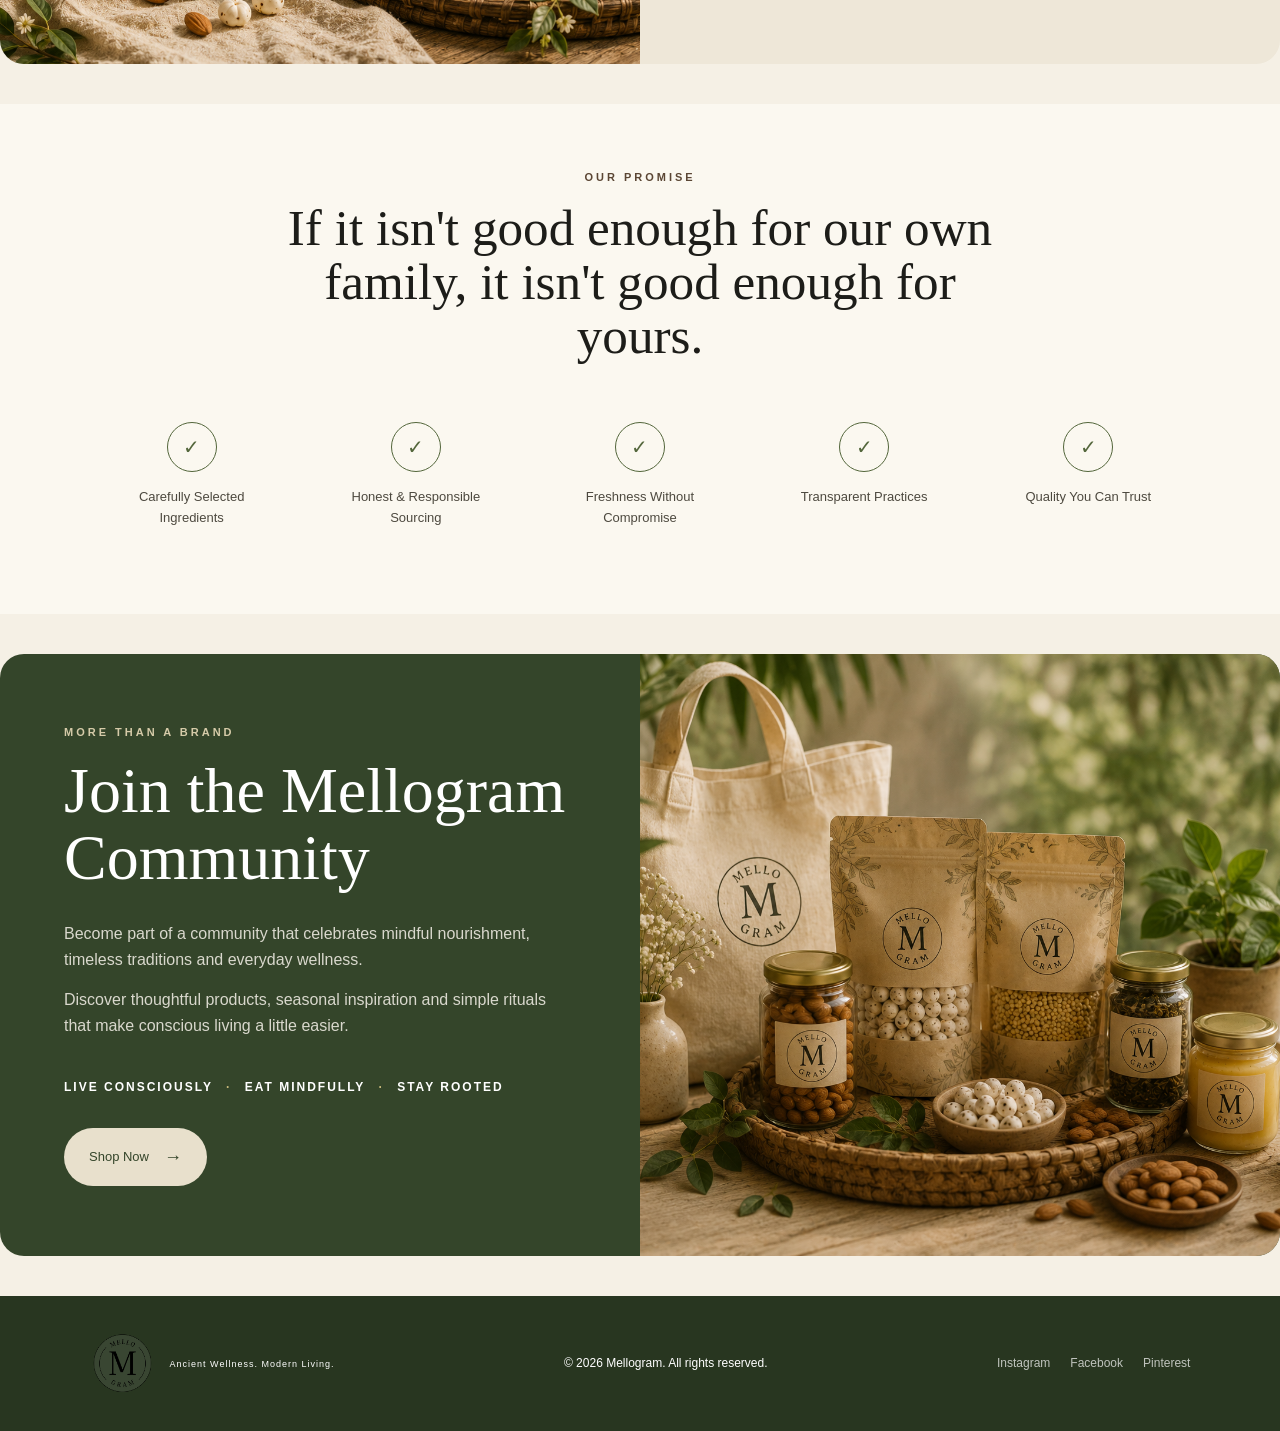
==== commit 5a2c3752: "Add files via upload" ====
--- a/about.html
+++ b/about.html
@@ -10,6 +10,8 @@
           content="Mellogram brings ancient wellness traditions into modern living through thoughtfully selected ingredients and everyday rituals.">
 
     <link rel="stylesheet" href="style.css">
+    <link rel="stylesheet" href="css/navbar.css">
+
     
 </head>
 
--- a/css/navbar.css
+++ b/css/navbar.css
@@ -0,0 +1,19 @@
+.top-bar {
+
+    background: var(--primary-dark);
+
+    color: rgba(255, 255, 255, 0.85);
+
+    padding: 10px 5%;
+
+    display: flex;
+
+    align-items: center;
+
+    justify-content: space-between;
+
+    font-size: 0.72rem;
+
+    letter-spacing: 0.3px;
+
+}
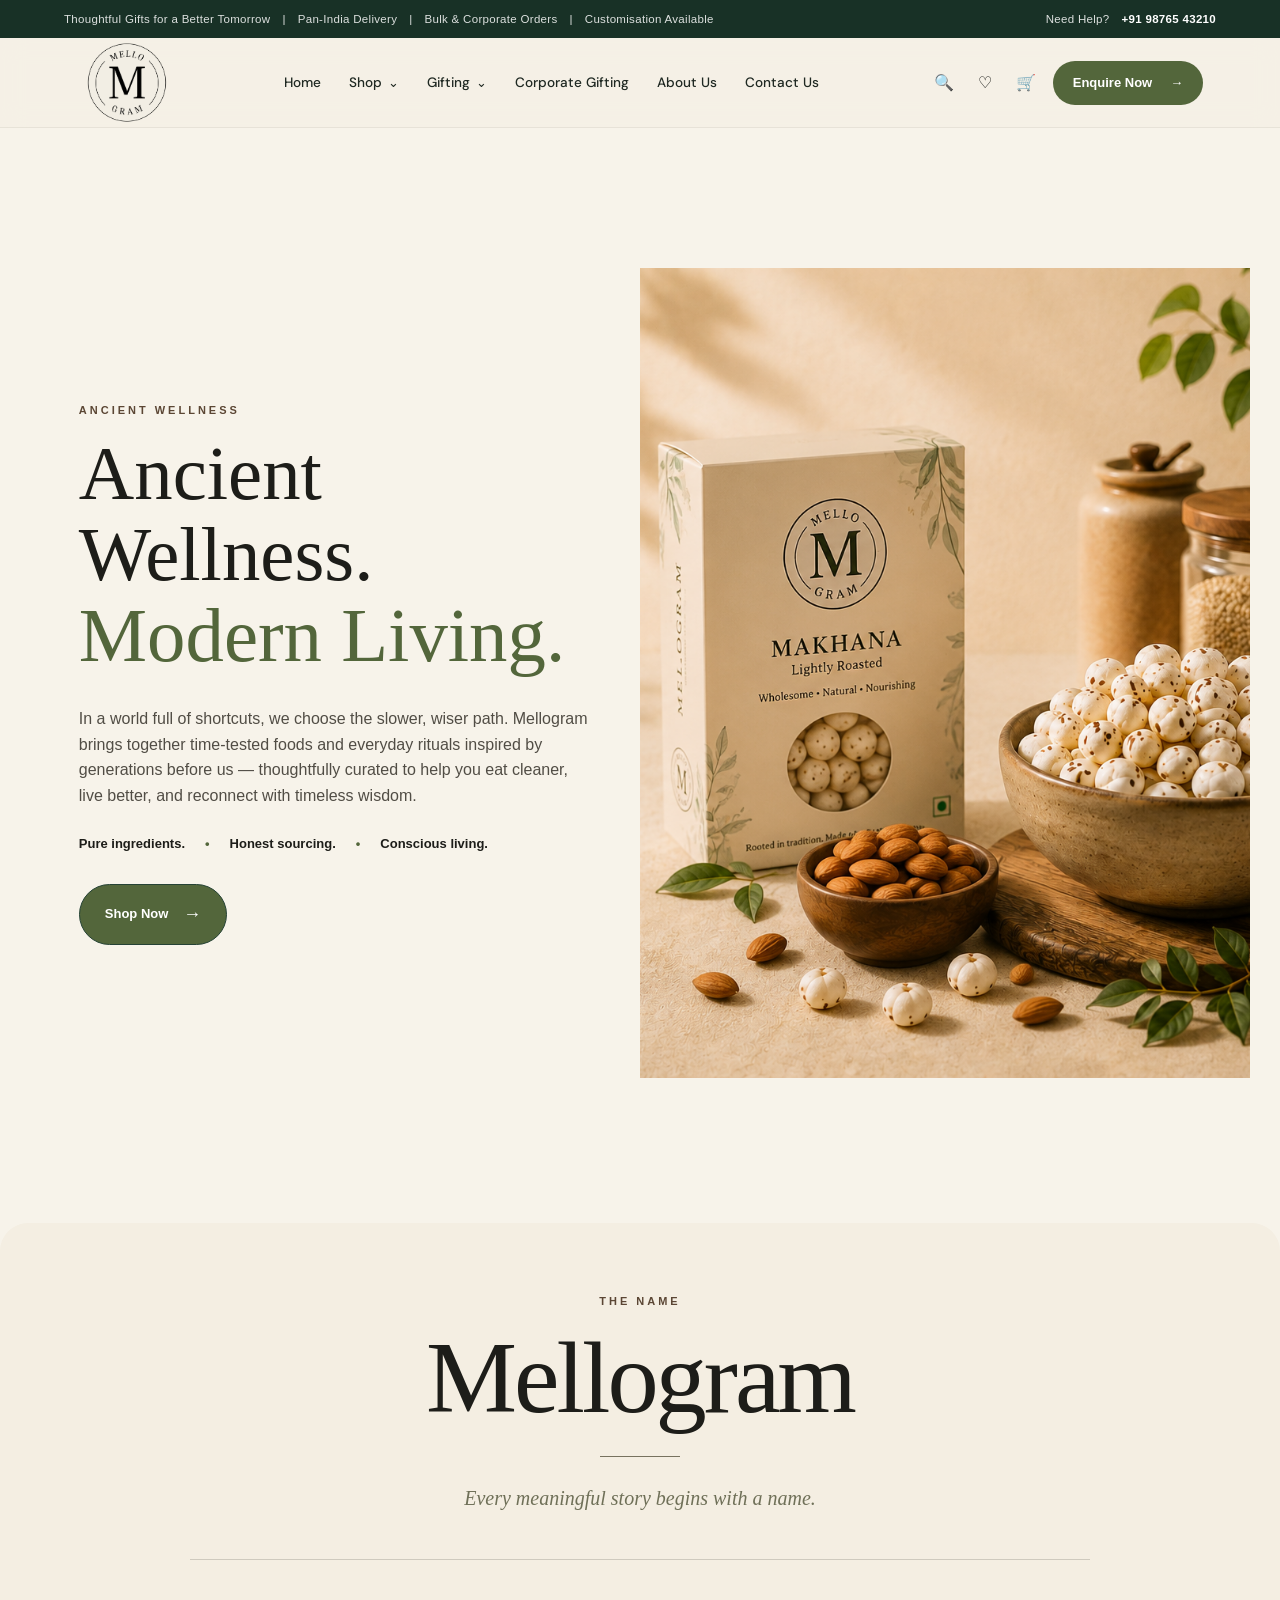
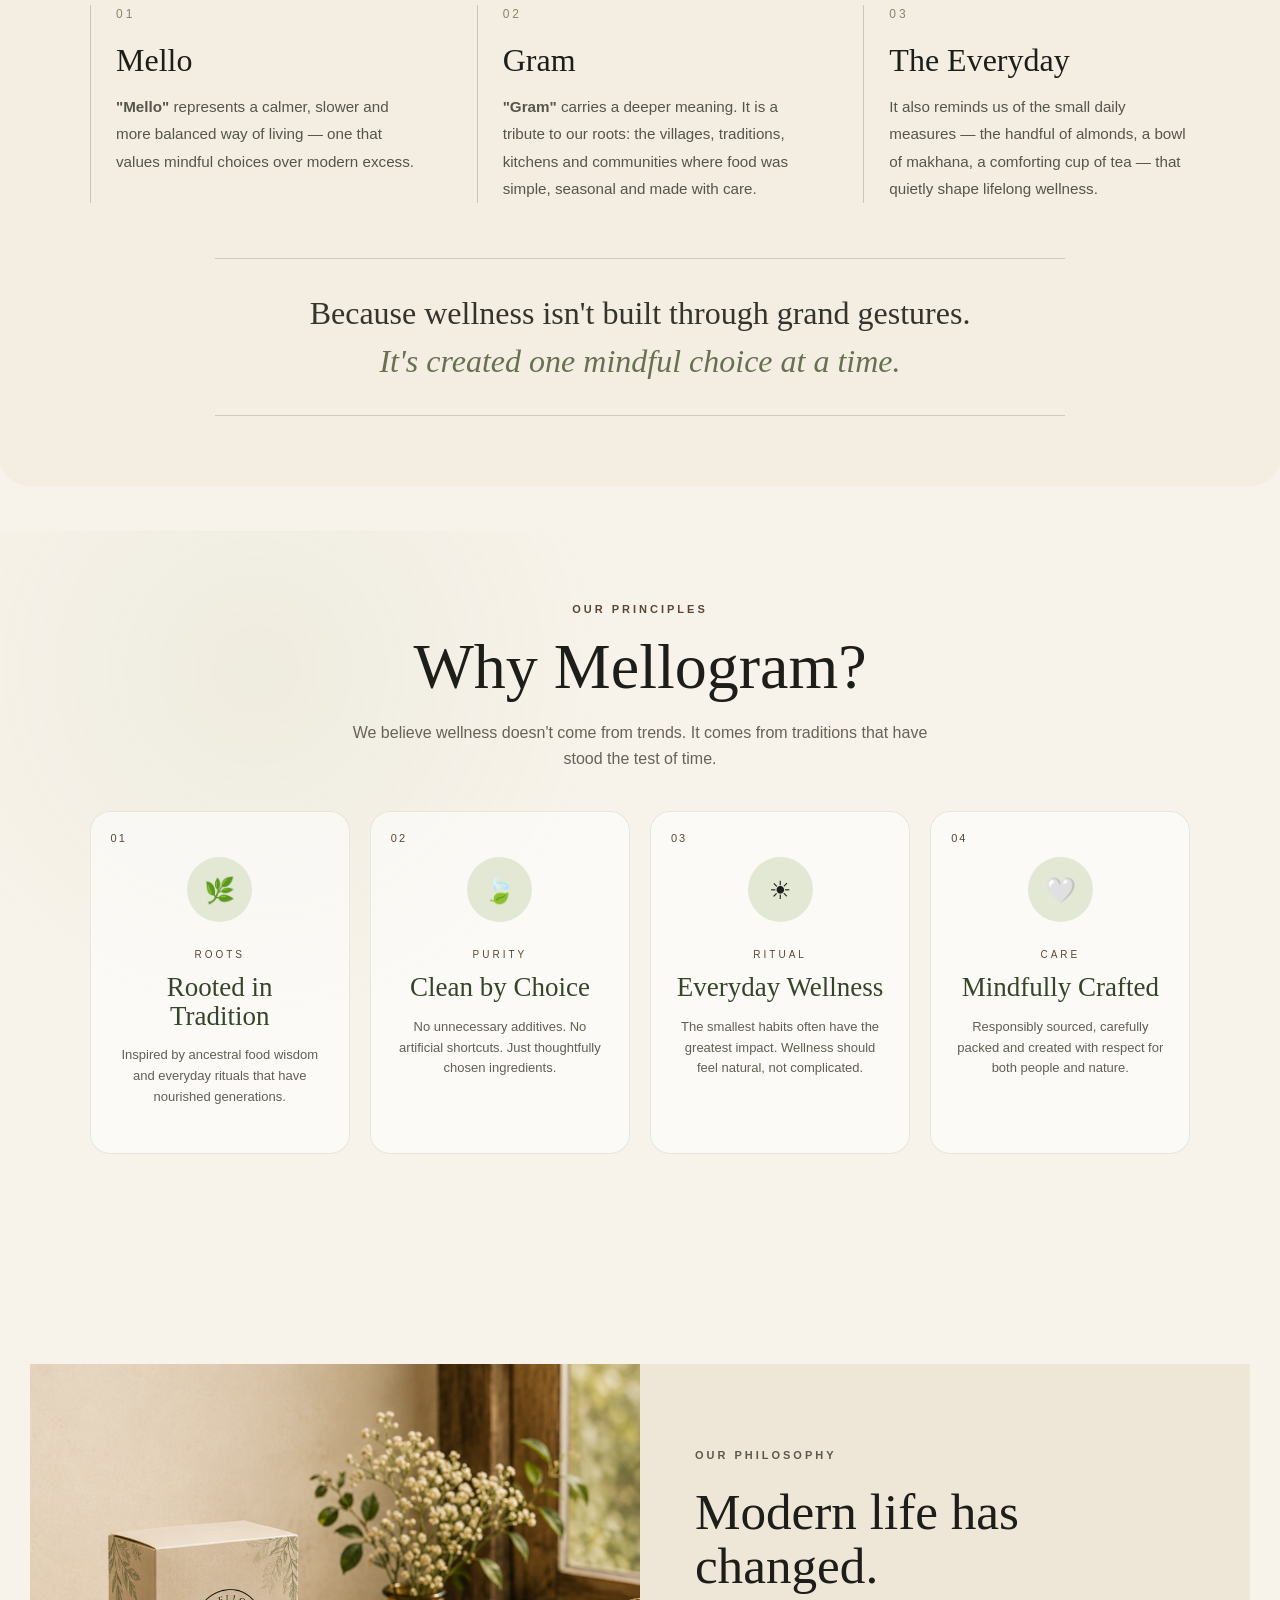
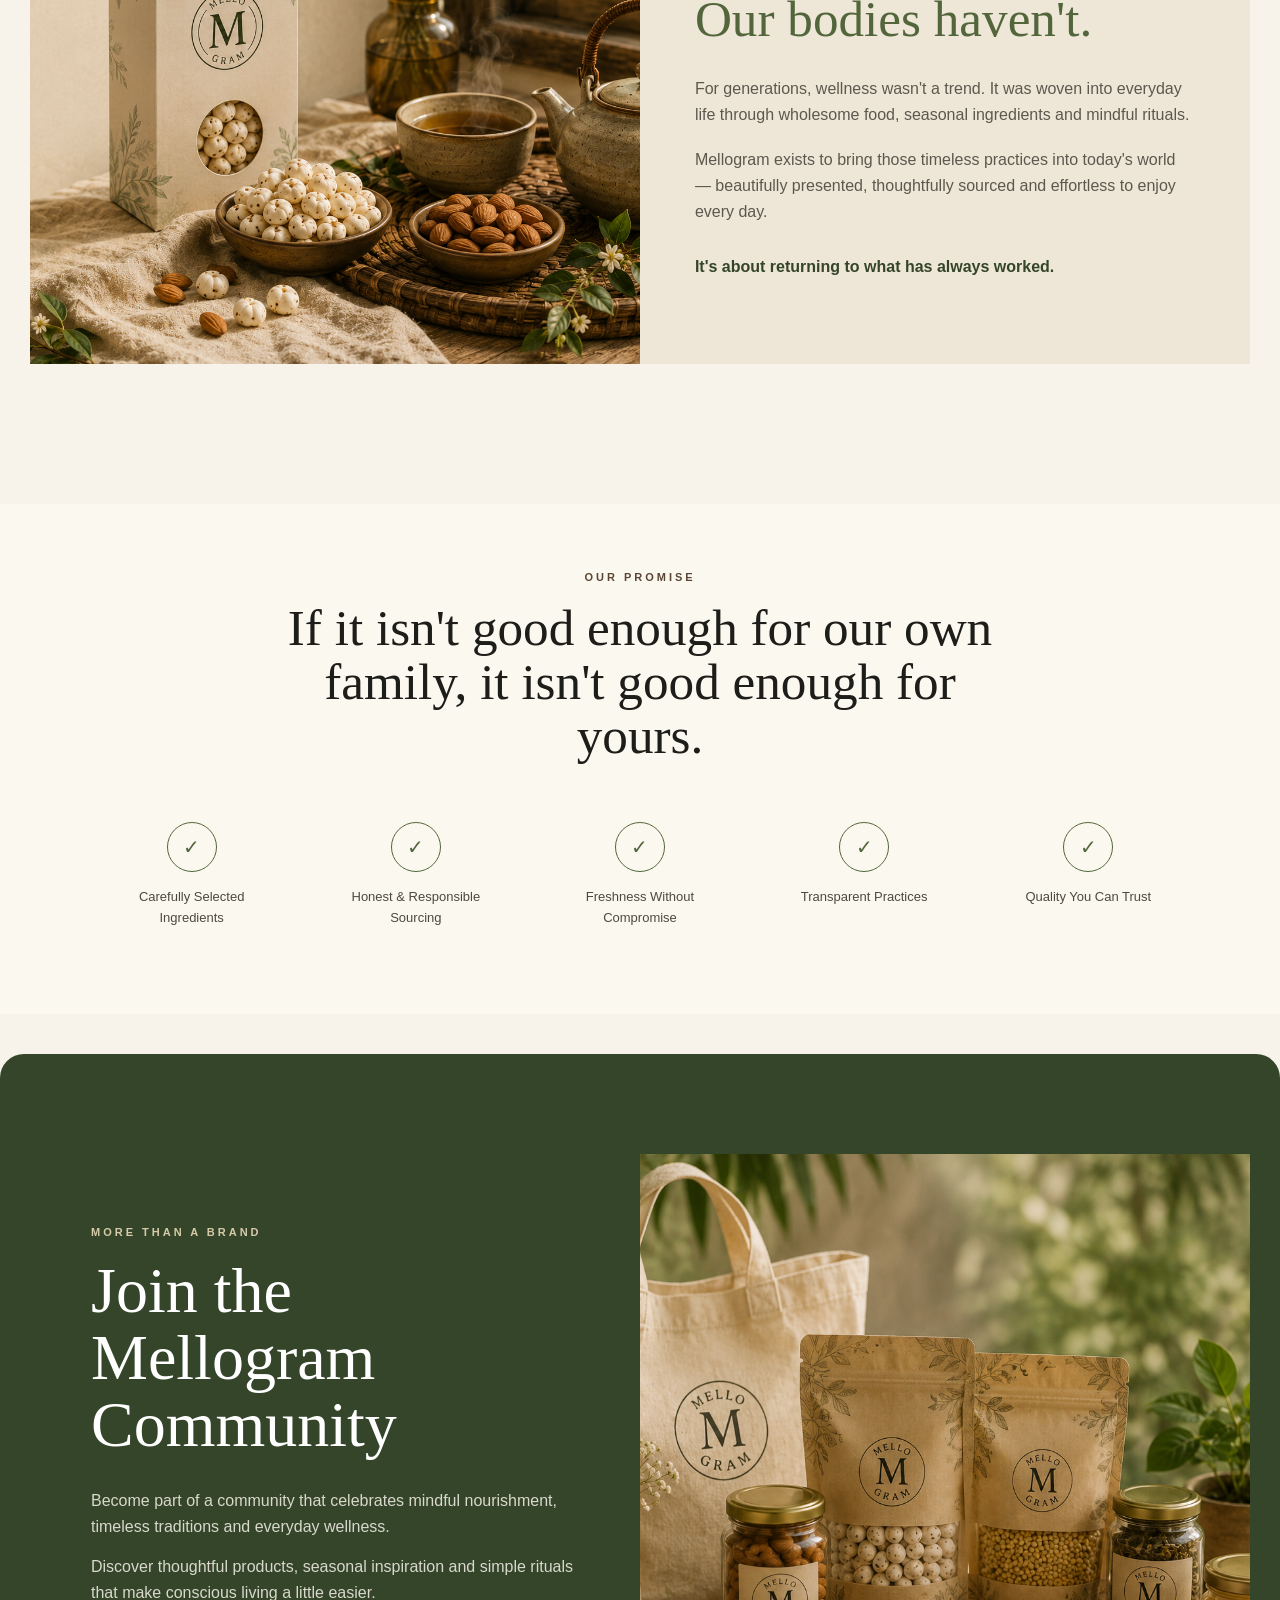
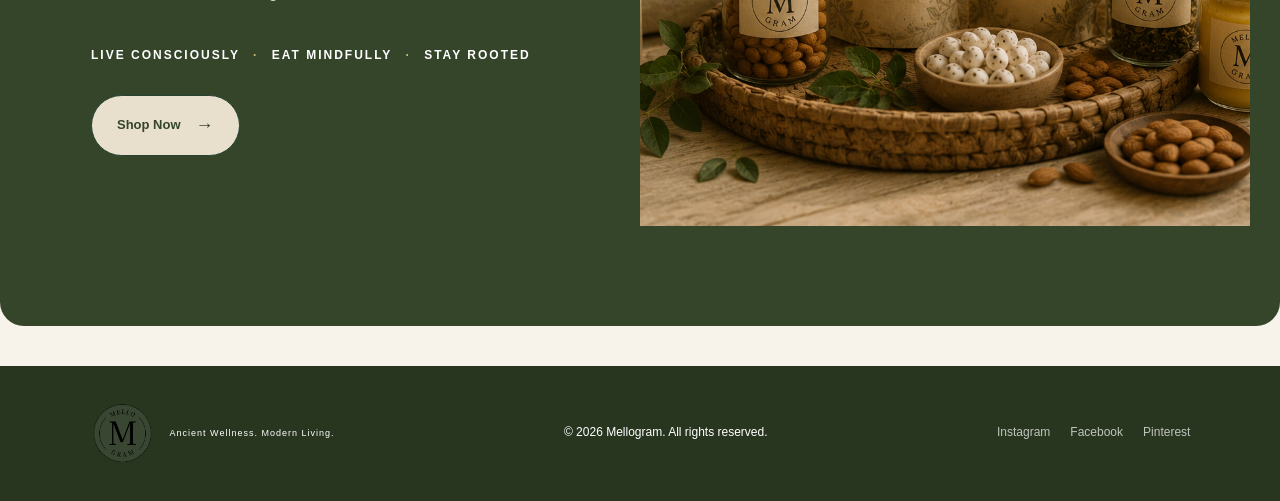
==== commit ab531885: "Add files via upload" ====
--- a/about.html
+++ b/about.html
@@ -9,9 +9,9 @@
     <meta name="description"
           content="Mellogram brings ancient wellness traditions into modern living through thoughtfully selected ingredients and everyday rituals.">
 
-    <link rel="stylesheet" href="style.css">
-    <link rel="stylesheet" href="css/navbar.css">
-
+
+<link rel="stylesheet" href="css/global.css">
+<link rel="stylesheet" href="style.css">
     
 </head>
 
--- a/css/global.css
+++ b/css/global.css
@@ -0,0 +1,863 @@
+/* =========================================
+   MELLOGRAM - GLOBAL STYLES
+========================================= */
+
+
+/* =========================================
+   GOOGLE FONT
+========================================= */
+
+@import url('https://fonts.googleapis.com/css2?family=DM+Sans:wght@400;500;600;700&family=Playfair+Display:ital,wght@0,500;0,600;0,700;1,500;1,600&display=swap');
+
+
+/* =========================================
+   ROOT VARIABLES
+========================================= */
+
+:root {
+
+    --primary: #254235;
+    --primary-dark: #183126;
+
+    --cream: #f7f3ea;
+    --cream-dark: #ece5d7;
+
+    --white: #ffffff;
+
+    --text: #1f2822;
+    --text-light: #687069;
+
+    --gold: #b68b4c;
+    --border: #ddd7cb;
+
+    --heading-font: "Playfair Display", serif;
+    --body-font: "DM Sans", sans-serif;
+
+    --container-width: 1280px;
+
+    --transition: all 0.3s ease;
+
+}
+
+
+/* =========================================
+   RESET
+========================================= */
+
+* {
+    margin: 0;
+    padding: 0;
+    box-sizing: border-box;
+}
+
+
+html {
+    scroll-behavior: smooth;
+}
+
+
+body {
+
+    font-family: var(--body-font);
+
+    color: var(--text);
+
+    background: var(--cream);
+
+    line-height: 1.6;
+
+    overflow-x: hidden;
+
+}
+
+
+img {
+    max-width: 100%;
+    display: block;
+}
+
+
+a {
+    text-decoration: none;
+    color: inherit;
+}
+
+
+button,
+input,
+textarea,
+select {
+    font: inherit;
+}
+
+
+/* =========================================
+   COMMON TYPOGRAPHY
+========================================= */
+
+h1,
+h2,
+h3,
+h4 {
+
+    font-family: var(--heading-font);
+
+    font-weight: 500;
+
+    line-height: 1.15;
+
+}
+
+
+h1 {
+    font-size: clamp(3rem, 5vw, 5.8rem);
+}
+
+
+h2 {
+    font-size: clamp(2.3rem, 4vw, 4rem);
+}
+
+
+h3 {
+    font-size: 1.5rem;
+}
+
+
+em {
+
+    font-style: italic;
+
+    color: var(--primary);
+
+}
+
+
+.eyebrow {
+
+    font-size: 0.7rem;
+
+    font-weight: 700;
+
+    letter-spacing: 2px;
+
+    color: var(--gold);
+
+    margin-bottom: 18px;
+
+}
+
+
+section {
+
+    padding: 100px max(30px, calc((100vw - var(--container-width)) / 2));
+
+}
+
+
+/* =========================================
+   TOP BAR
+========================================= */
+
+.top-bar {
+
+    background: var(--primary-dark);
+
+    color: rgba(255, 255, 255, 0.85);
+
+    padding: 10px 5%;
+
+    display: flex;
+
+    align-items: center;
+
+    justify-content: space-between;
+
+    font-size: 0.72rem;
+
+    letter-spacing: 0.3px;
+
+}
+
+
+.top-left,
+.top-right {
+
+    display: flex;
+
+    align-items: center;
+
+    gap: 12px;
+
+}
+
+
+.top-right a {
+
+    color: white;
+
+    font-weight: 600;
+
+}
+
+
+/* =========================================
+   NAVBAR
+========================================= */
+
+
+.navbar {
+    height: 90px;
+
+    display: flex;
+    align-items: center;
+    justify-content: space-between;
+
+    padding: 0 6%;
+
+    background: rgba(245, 240, 229, 0.92);
+
+    position: sticky;
+    top: 0;
+
+    z-index: 1000;
+
+    backdrop-filter: blur(12px);
+
+    border-bottom: 1px solid rgba(80, 70, 50, 0.08);
+}
+
+
+.logo img {
+    width: 100px;
+    height: 88px;
+    object-fit: contain;
+}
+
+.logo span {
+    font-family: var(--serif);
+    font-size: 26px;
+    color: var(--green-dark);
+}
+
+
+.logo small {
+    font-size: 8px;
+    letter-spacing: 1px;
+}
+
+
+
+.desktop-nav {
+
+    display: flex;
+
+    align-items: center;
+
+    gap: 28px;
+
+}
+
+
+.desktop-nav > a,
+.dropdown-button {
+
+    font-family: var(--body-font);
+
+    font-size: 0.85rem;
+
+    font-weight: 500;
+
+    color: var(--text);
+
+    background: transparent;
+
+    border: none;
+
+    cursor: pointer;
+
+    transition: var(--transition);
+
+}
+
+
+.desktop-nav > a:hover,
+.dropdown-button:hover {
+
+    color: var(--gold);
+
+}
+
+
+/* =========================================
+   DROPDOWN
+========================================= */
+
+.dropdown {
+
+    position: relative;
+
+}
+
+
+.dropdown-button {
+
+    display: flex;
+
+    align-items: center;
+
+    gap: 6px;
+
+}
+
+
+.dropdown-button span {
+
+    font-size: 0.8rem;
+
+}
+
+
+.dropdown-menu {
+
+    position: absolute;
+
+    top: 35px;
+
+    left: -20px;
+
+    width: 220px;
+
+    background: var(--white);
+
+    border: 1px solid var(--border);
+
+    padding: 10px;
+
+    display: none;
+
+    box-shadow: 0 15px 40px rgba(0, 0, 0, 0.08);
+
+}
+
+
+.dropdown:hover .dropdown-menu {
+
+    display: flex;
+
+    flex-direction: column;
+
+}
+
+
+.dropdown-menu a {
+
+    padding: 12px 15px;
+
+    font-size: 0.82rem;
+
+    transition: var(--transition);
+
+}
+
+
+.dropdown-menu a:hover {
+
+    background: var(--cream);
+
+    color: var(--primary);
+
+}
+
+
+/* =========================================
+   NAV ACTIONS
+========================================= */
+
+.nav-actions {
+
+    display: flex;
+
+    align-items: center;
+
+    gap: 10px;
+
+}
+
+
+.icon-button {
+
+    border: none;
+
+    background: transparent;
+
+    cursor: pointer;
+
+    font-size: 1rem;
+
+    padding: 7px;
+
+}
+
+
+.nav-button {
+
+    display: inline-flex;
+
+    align-items: center;
+
+    gap: 10px;
+
+    padding: 13px 20px;
+
+    background: var(--primary);
+
+    color: white;
+
+    font-size: 0.78rem;
+
+    font-weight: 600;
+
+    transition: var(--transition);
+
+}
+
+
+.nav-button:hover {
+
+    background: var(--primary-dark);
+
+    transform: translateY(-2px);
+
+}
+
+
+/* =========================================
+   MOBILE MENU
+========================================= */
+
+.menu-button {
+
+    display: none;
+
+    border: none;
+
+    background: transparent;
+
+    font-size: 1.6rem;
+
+    cursor: pointer;
+
+}
+
+
+.mobile-menu {
+
+    display: none;
+
+    position: fixed;
+
+    top: 88px;
+
+    left: 0;
+
+    width: 100%;
+
+    background: var(--cream);
+
+    padding: 25px;
+
+    z-index: 999;
+
+    border-top: 1px solid var(--border);
+
+}
+
+
+.mobile-menu.active {
+
+    display: flex;
+
+    flex-direction: column;
+
+    gap: 20px;
+
+}
+
+
+.mobile-menu a {
+
+    font-size: 1rem;
+
+    font-weight: 500;
+
+}
+
+
+/* =========================================
+   COMMON BUTTONS
+========================================= */
+
+.primary-button {
+
+    display: inline-flex;
+
+    align-items: center;
+
+    justify-content: center;
+
+    gap: 14px;
+
+    padding: 16px 26px;
+
+    background: var(--primary);
+
+    color: var(--white);
+
+    font-size: 0.82rem;
+
+    font-weight: 600;
+
+    border: 1px solid var(--primary);
+
+    cursor: pointer;
+
+    transition: var(--transition);
+
+}
+
+
+.primary-button:hover {
+
+    background: var(--primary-dark);
+
+    border-color: var(--primary-dark);
+
+    transform: translateY(-2px);
+
+}
+
+
+.secondary-button {
+
+    display: inline-flex;
+
+    align-items: center;
+
+    justify-content: center;
+
+    gap: 14px;
+
+    padding: 16px 26px;
+
+    border: 1px solid var(--primary);
+
+    color: var(--primary);
+
+    background: transparent;
+
+    font-size: 0.82rem;
+
+    font-weight: 600;
+
+    transition: var(--transition);
+
+}
+
+
+.secondary-button:hover {
+
+    background: var(--primary);
+
+    color: var(--white);
+
+}
+
+
+/* =========================================
+   FOOTER
+========================================= */
+
+footer {
+
+    background: var(--primary-dark);
+
+    color: white;
+
+    padding: 70px 5% 25px;
+
+}
+
+
+.footer-main {
+
+    max-width: var(--container-width);
+
+    margin: auto;
+
+    display: grid;
+
+    grid-template-columns: 2fr 1fr 1fr 1.2fr;
+
+    gap: 50px;
+
+    padding-bottom: 50px;
+
+}
+
+
+.footer-brand img {
+
+    width: 150px;
+
+    margin-bottom: 20px;
+
+    filter: brightness(0) invert(1);
+
+}
+
+
+.footer-brand p {
+
+    color: rgba(255, 255, 255, 0.65);
+
+    font-family: var(--heading-font);
+
+    font-size: 1.2rem;
+
+}
+
+
+.footer-column {
+
+    display: flex;
+
+    flex-direction: column;
+
+    gap: 12px;
+
+}
+
+
+.footer-column h4 {
+
+    font-family: var(--body-font);
+
+    font-size: 0.78rem;
+
+    letter-spacing: 1px;
+
+    text-transform: uppercase;
+
+    color: var(--gold);
+
+    margin-bottom: 8px;
+
+}
+
+
+.footer-column a,
+.footer-column p {
+
+    font-size: 0.82rem;
+
+    color: rgba(255, 255, 255, 0.7);
+
+    transition: var(--transition);
+
+}
+
+
+.footer-column a:hover {
+
+    color: white;
+
+}
+
+
+.footer-bottom {
+
+    max-width: var(--container-width);
+
+    margin: auto;
+
+    padding-top: 25px;
+
+    border-top: 1px solid rgba(255, 255, 255, 0.15);
+
+    display: flex;
+
+    justify-content: space-between;
+
+    gap: 20px;
+
+    font-size: 0.75rem;
+
+    color: rgba(255, 255, 255, 0.55);
+
+}
+
+
+.footer-bottom div {
+
+    display: flex;
+
+    gap: 20px;
+
+}
+
+
+/* =========================================
+   WHATSAPP BUTTON
+========================================= */
+
+.whatsapp-button {
+
+    position: fixed;
+
+    bottom: 25px;
+
+    right: 25px;
+
+    background: var(--primary);
+
+    color: white;
+
+    padding: 14px 20px;
+
+    font-size: 0.8rem;
+
+    font-weight: 600;
+
+    z-index: 900;
+
+    box-shadow: 0 8px 25px rgba(0, 0, 0, 0.18);
+
+    transition: var(--transition);
+
+}
+
+
+.whatsapp-button:hover {
+
+    transform: translateY(-3px);
+
+    background: var(--primary-dark);
+
+}
+
+
+
+
+/* =========================================
+   RESPONSIVE
+========================================= */
+
+@media (max-width: 1100px) {
+
+    .desktop-nav {
+
+        gap: 18px;
+
+    }
+
+
+    .icon-button {
+
+        display: none;
+
+    }
+
+
+}
+
+
+@media (max-width: 900px) {
+
+    .top-bar {
+
+        display: none;
+
+    }
+
+
+    .navbar {
+
+        height: 75px;
+
+    }
+
+
+    .desktop-nav,
+    .nav-actions {
+
+        display: none;
+
+    }
+
+
+    .menu-button {
+
+        display: block;
+
+    }
+
+
+    .mobile-menu {
+
+        top: 75px;
+
+    }
+
+
+    .footer-main {
+
+        grid-template-columns: repeat(2, 1fr);
+
+    }
+
+
+}
+
+
+@media (max-width: 600px) {
+
+    section {
+
+        padding: 70px 20px;
+
+    }
+
+
+    .logo img {
+
+        width: 125px;
+
+    }
+
+
+    .footer-main {
+
+        grid-template-columns: 1fr;
+
+        gap: 35px;
+
+    }
+
+
+    .footer-bottom {
+
+        flex-direction: column;
+
+    }
+
+
+    .whatsapp-button {
+
+        right: 15px;
+
+        bottom: 15px;
+
+    }
+
+}
--- a/style.css
+++ b/style.css
@@ -56,7 +56,7 @@
 /* =========================================
    NAVBAR
 ========================================= */
-
+/* 
 .navbar {
     height: 90px;
 
@@ -76,7 +76,7 @@
     backdrop-filter: blur(12px);
 
     border-bottom: 1px solid rgba(80, 70, 50, 0.08);
-}
+} */
 
 
 .logo img {
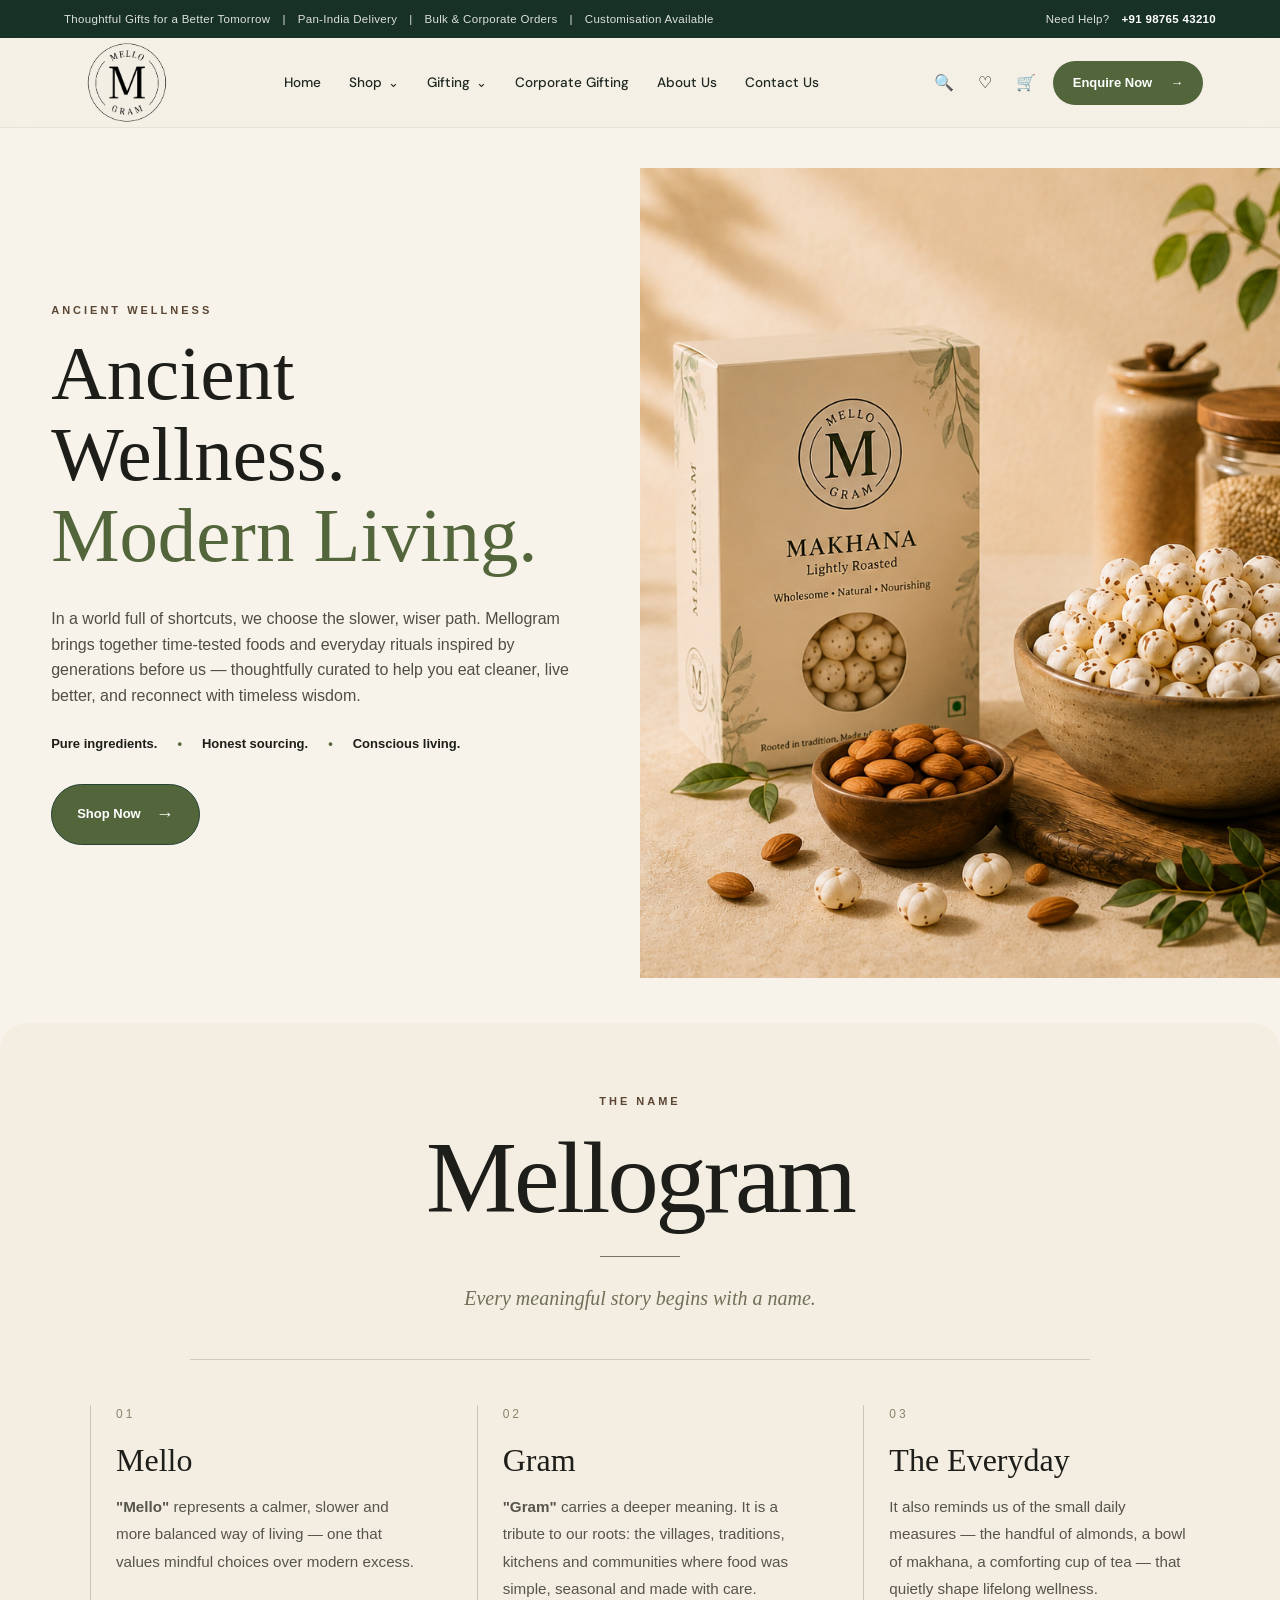
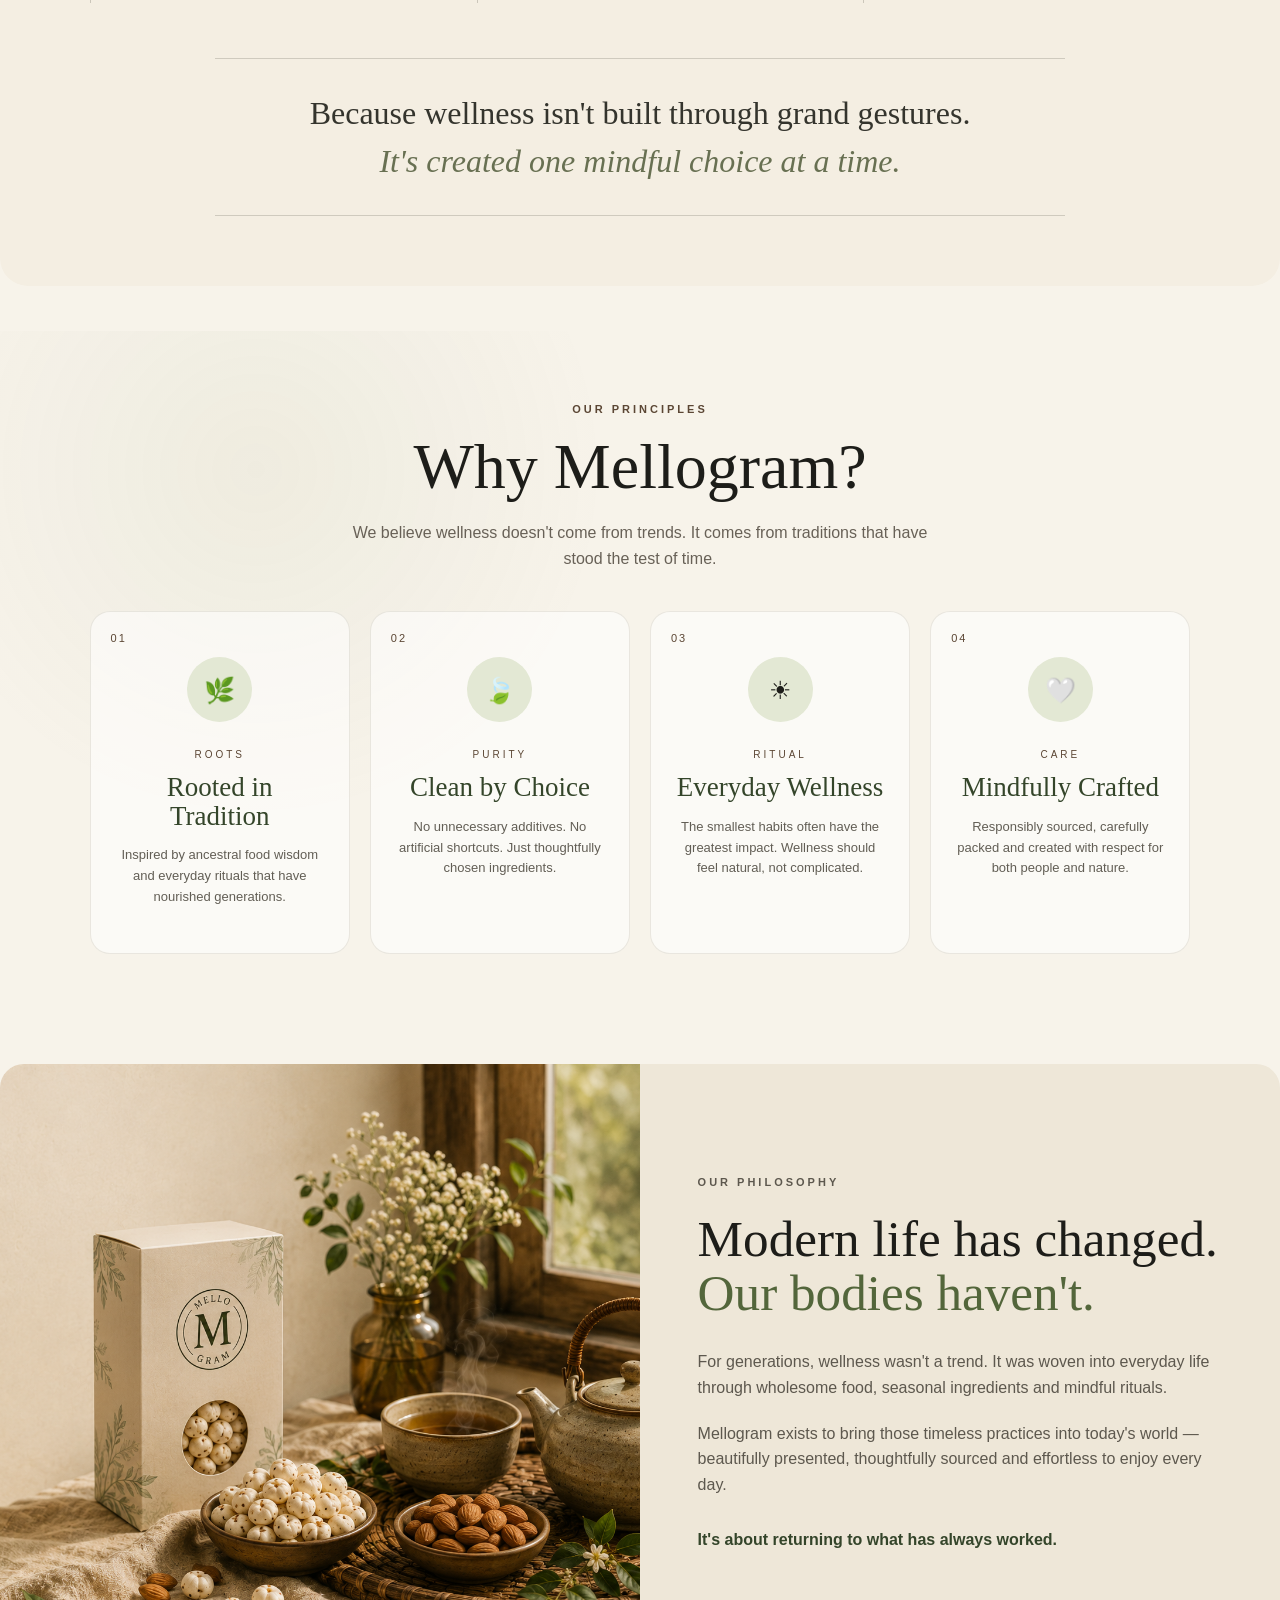
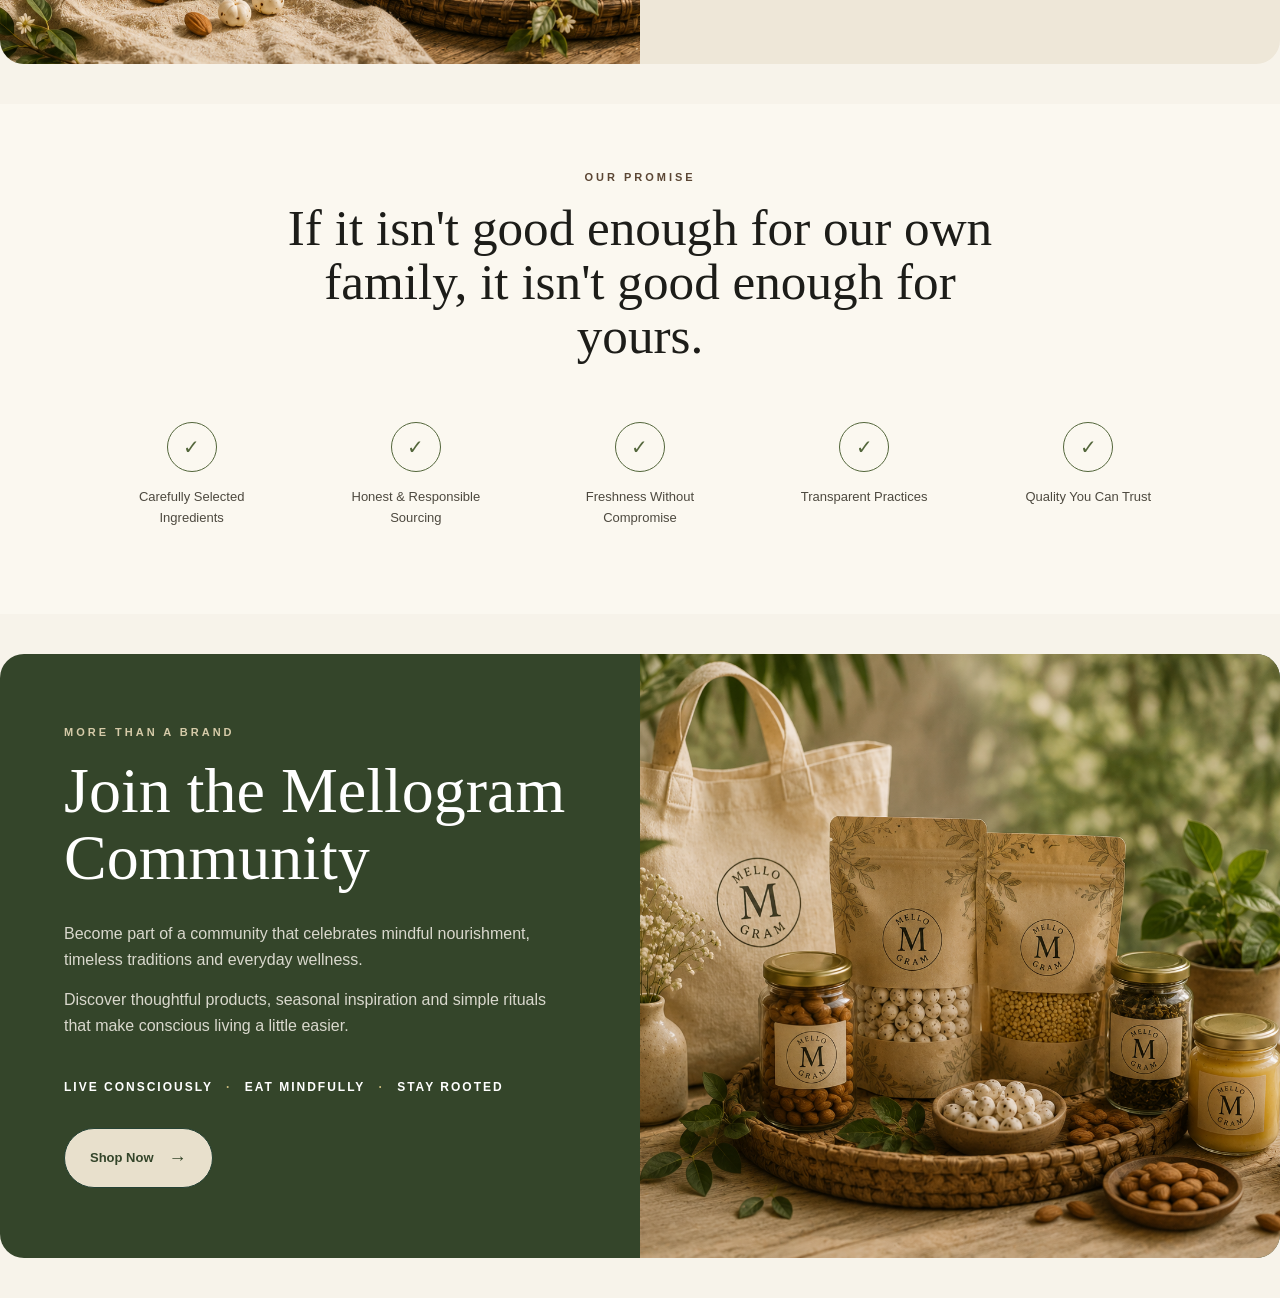
==== commit 8a0ac8d1: "Add files via upload" ====
--- a/about.html
+++ b/about.html
@@ -411,8 +411,8 @@
 
 
 <!-- ================= FOOTER ================= -->
-
-<footer>
+   <div id="footer-container"></div>
+<!-- <footer>
 
     <div class="footer-logo">
         <img src="images/logo.png" alt="Mellogram">
@@ -429,7 +429,7 @@
         <a href="#">Pinterest</a>
     </div>
 
-</footer>
+</footer> -->
 
 
 <script src="script.js"></script>
--- a/css/global.css
+++ b/css/global.css
@@ -148,12 +148,6 @@
 }
 
 
-section {
-
-    padding: 100px max(30px, calc((100vw - var(--container-width)) / 2));
-
-}
-
 
 /* =========================================
    TOP BAR
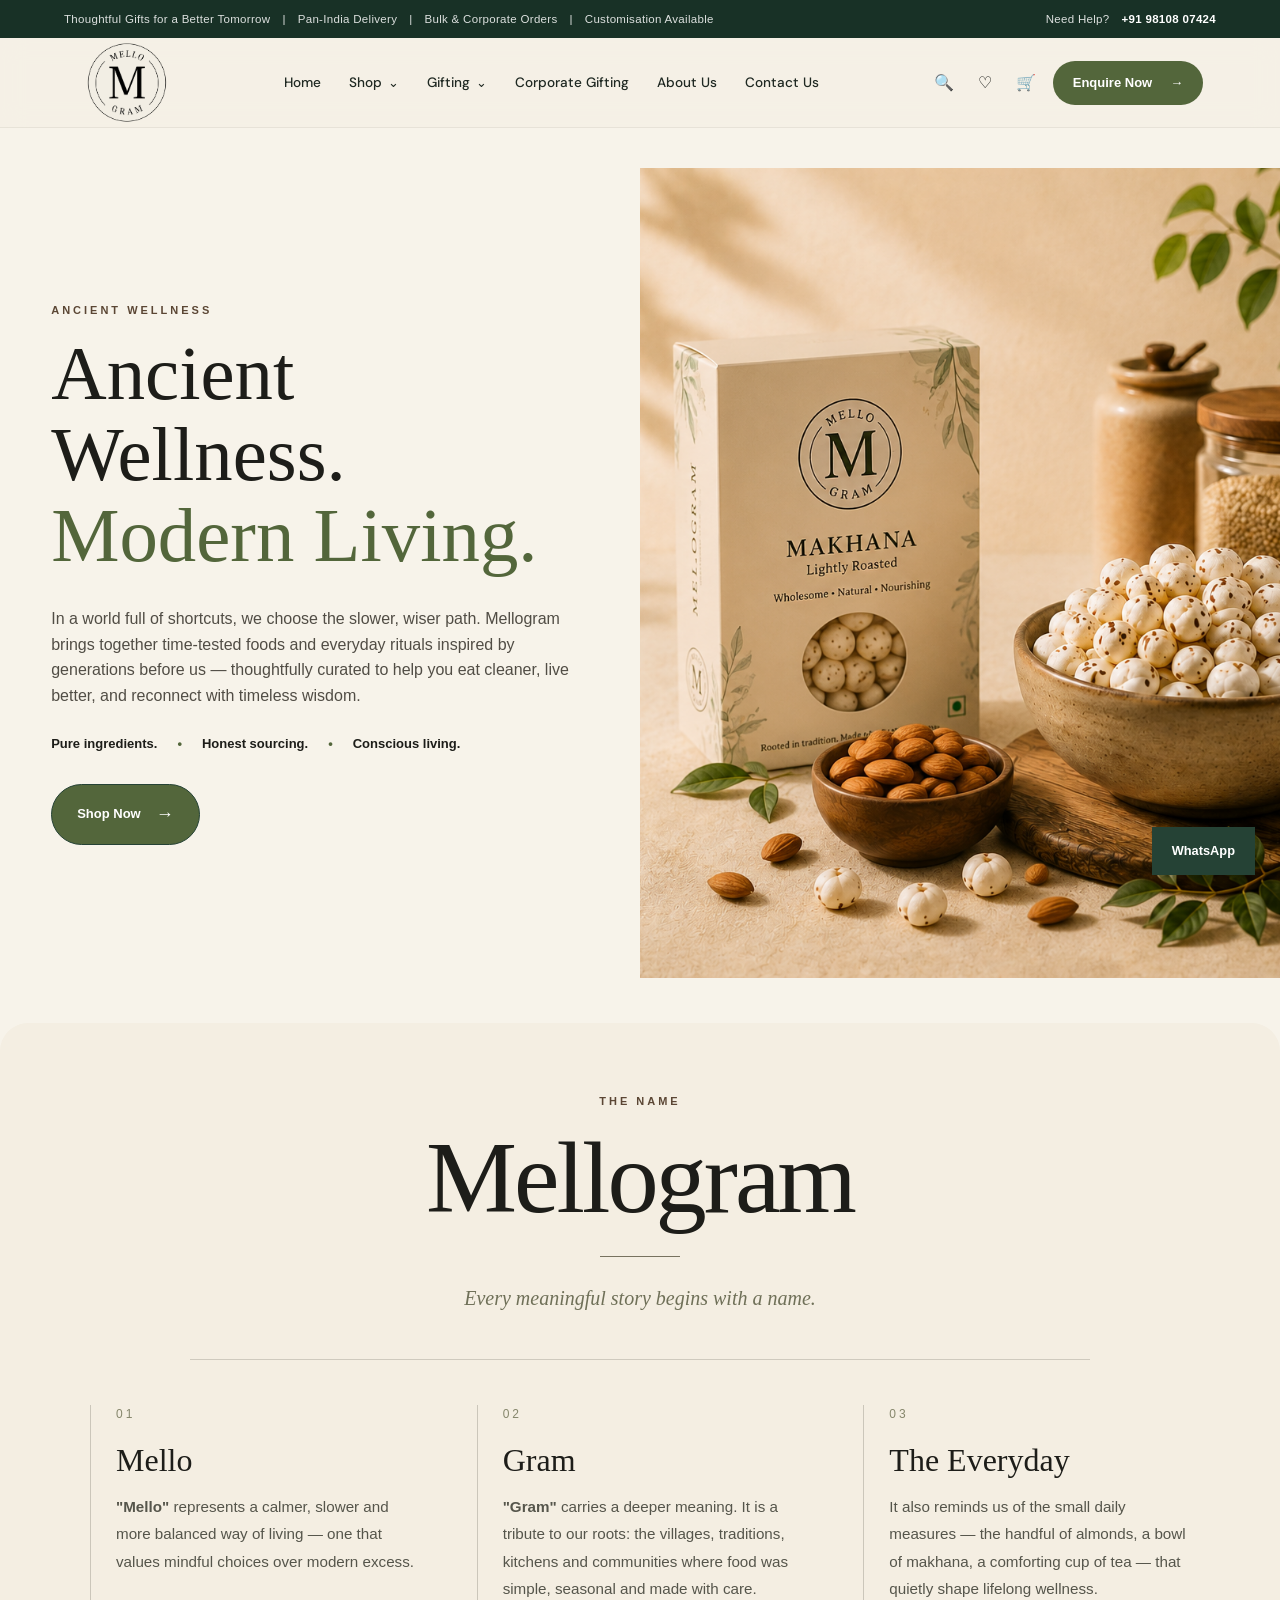
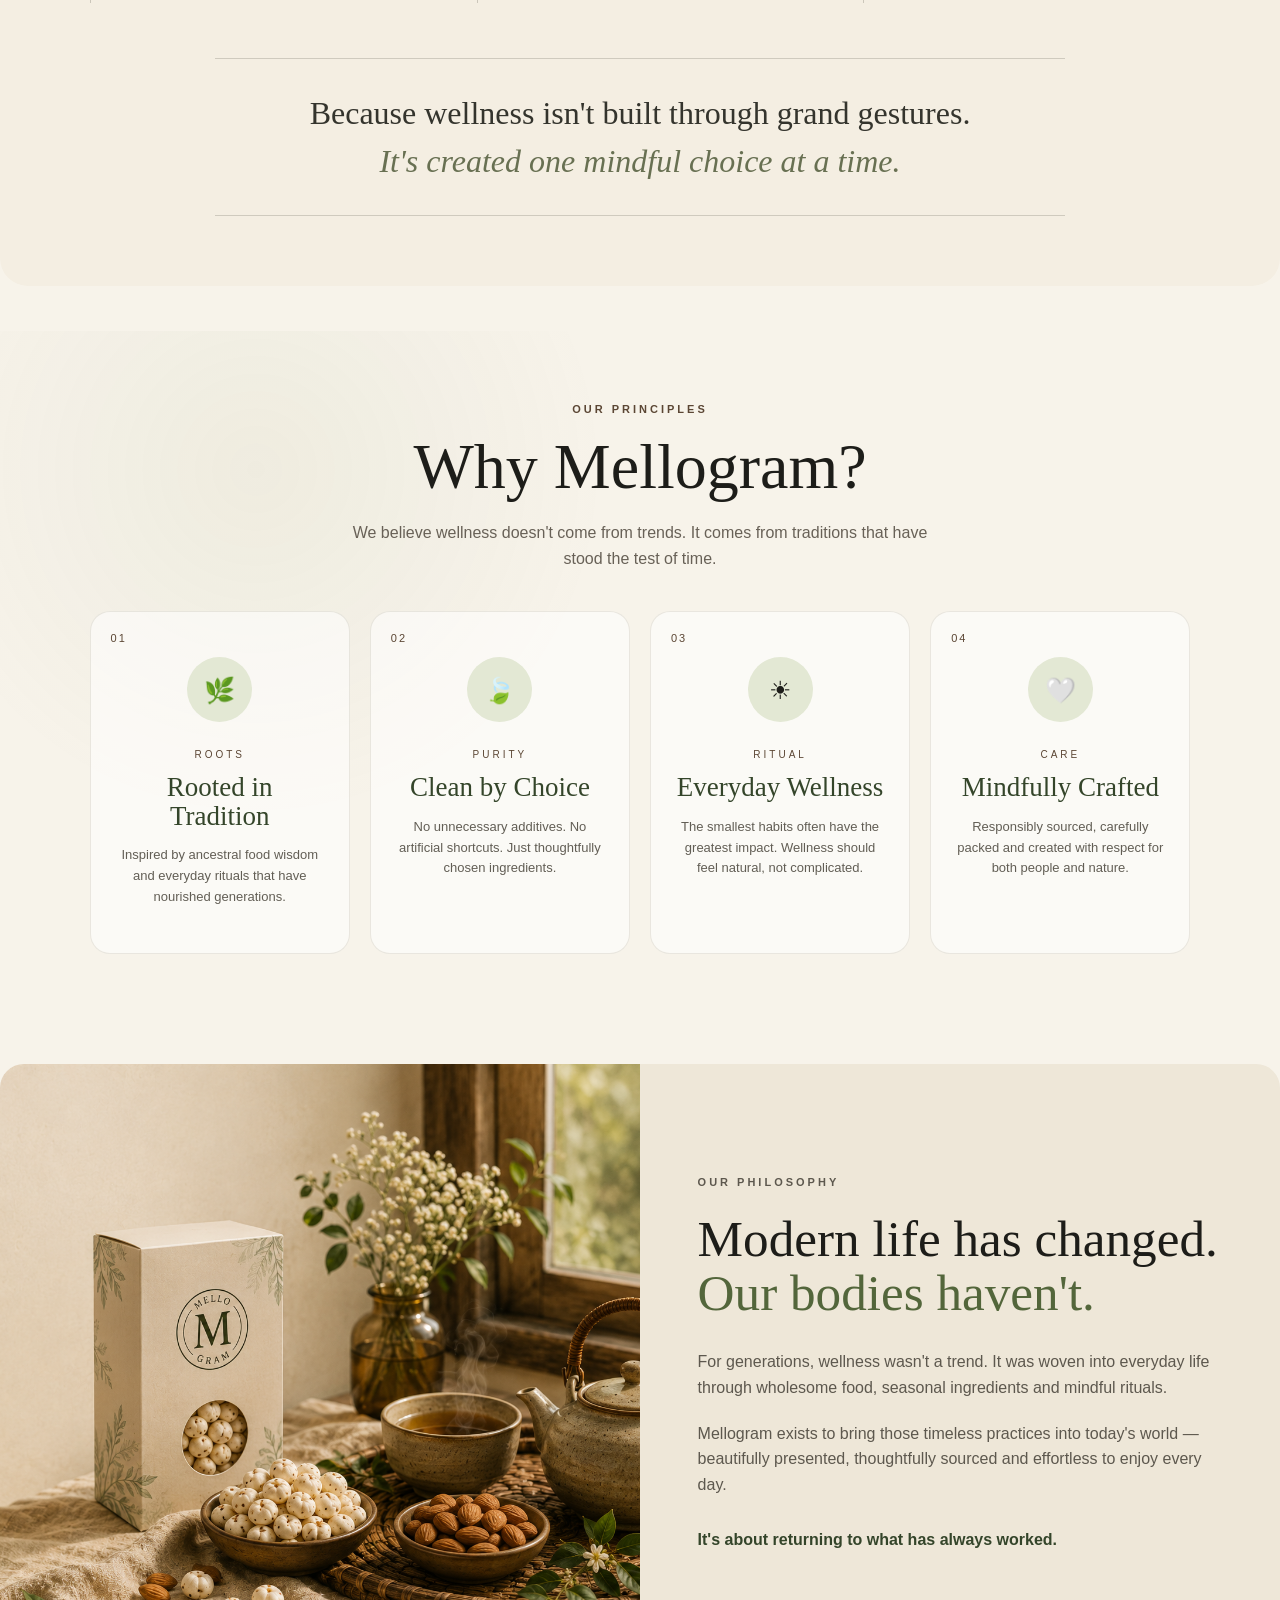
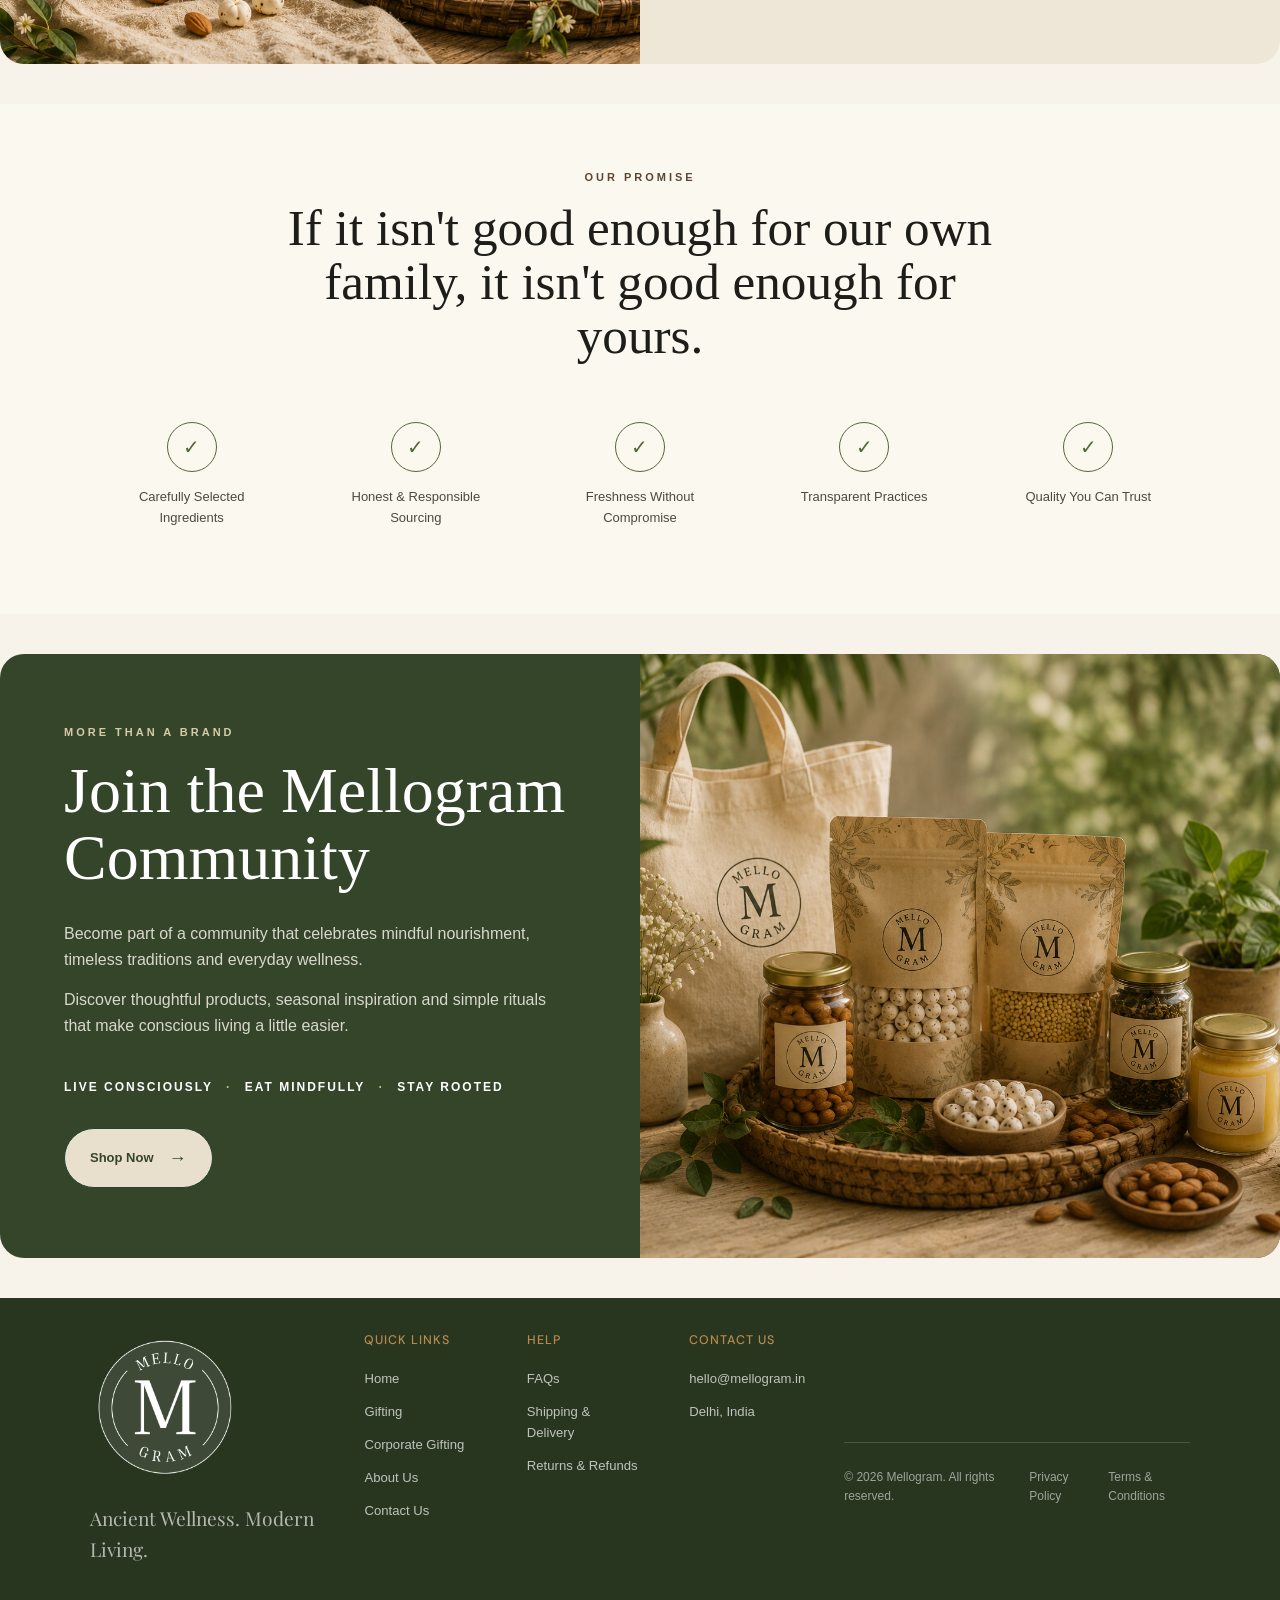
==== commit 65844274: "Add files via upload" ====
--- a/about.html
+++ b/about.html
@@ -411,26 +411,20 @@
 
 
 <!-- ================= FOOTER ================= -->
-   <div id="footer-container"></div>
-<!-- <footer>
-
-    <div class="footer-logo">
-        <img src="images/logo.png" alt="Mellogram">
-        <span>Ancient Wellness. Modern Living.</span>
-    </div>
-
-    <p>
-        © 2026 Mellogram. All rights reserved.
-    </p>
-
-    <div class="socials">
-        <a href="#">Instagram</a>
-        <a href="#">Facebook</a>
-        <a href="#">Pinterest</a>
-    </div>
-
-</footer> -->
-
+   <div id="footer-container">
+
+   </div>
+
+
+<!-- ================= WHATSAPP ================= -->
+
+<a href="https://wa.me/9810807424"
+   class="whatsapp-button"
+   target="_blank">
+
+    WhatsApp
+
+</a>
 
 <script src="script.js"></script>
 <script src="js/components.js"></script>
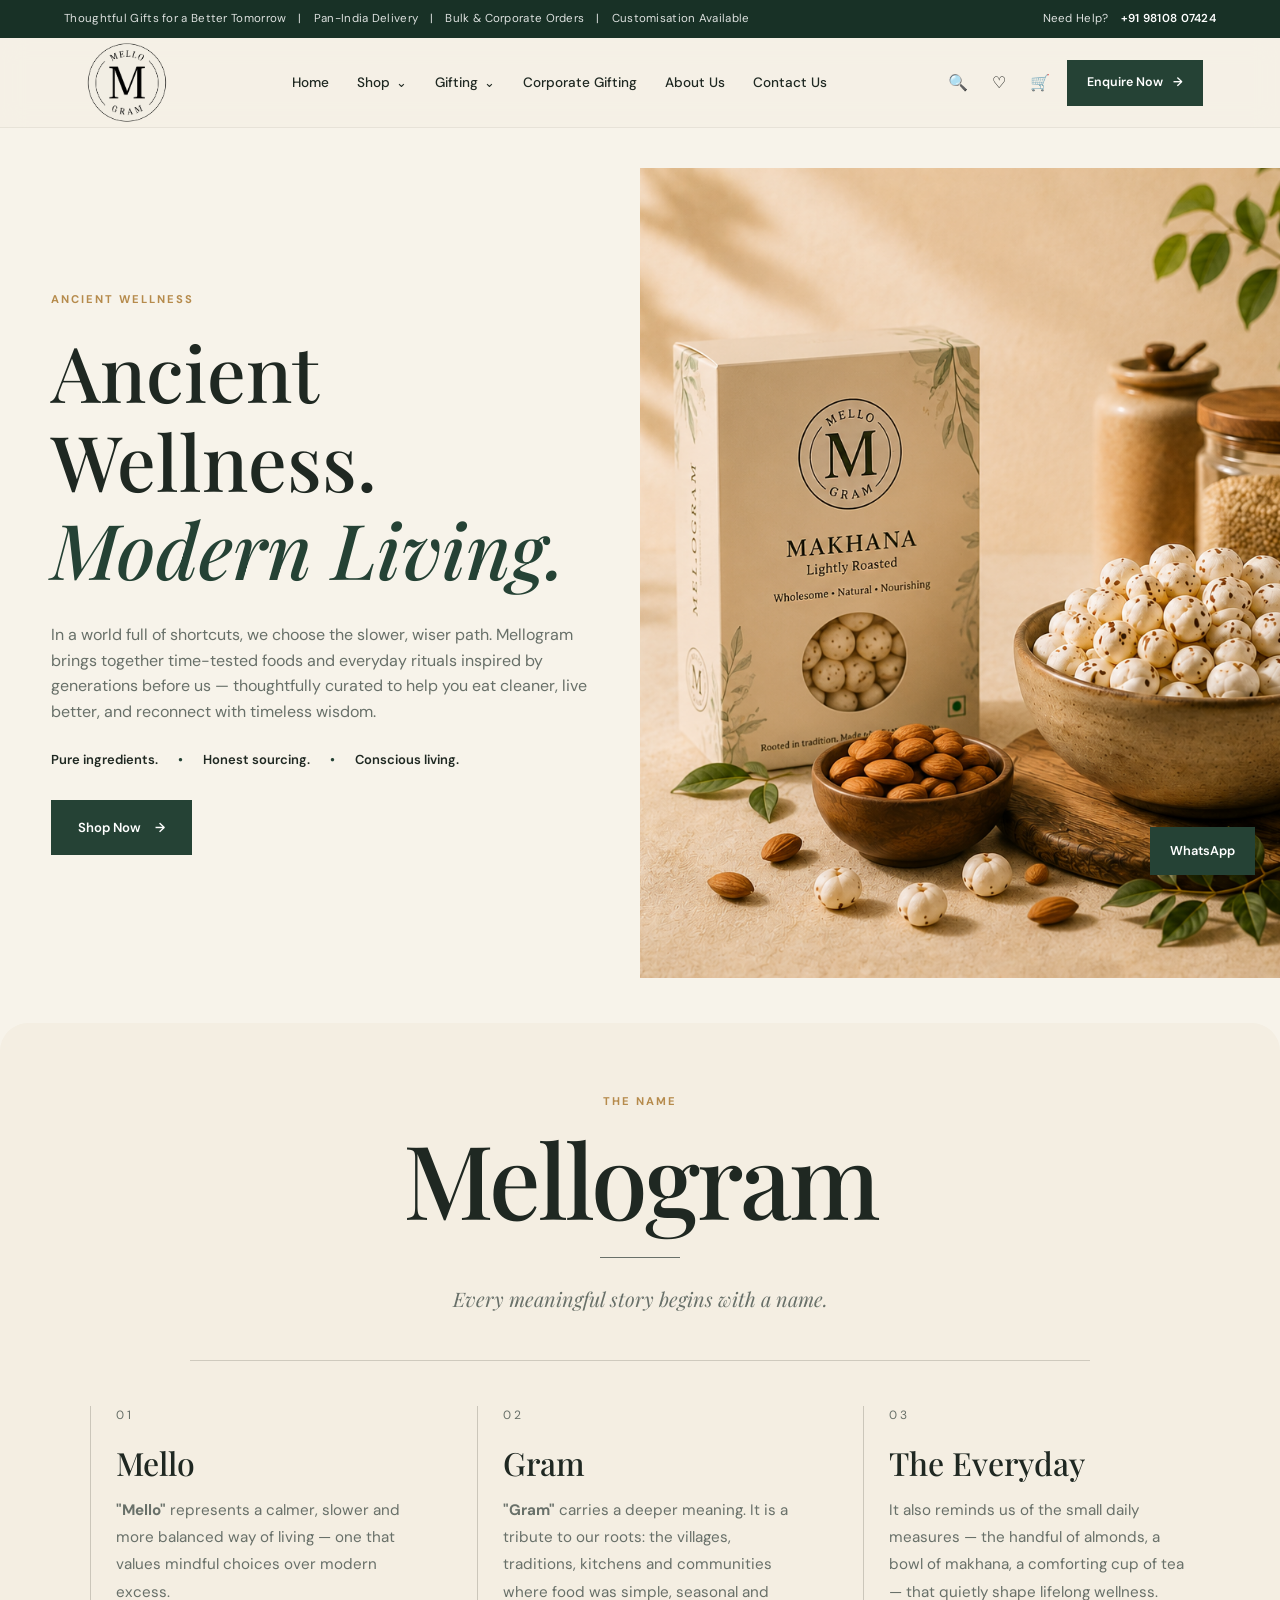
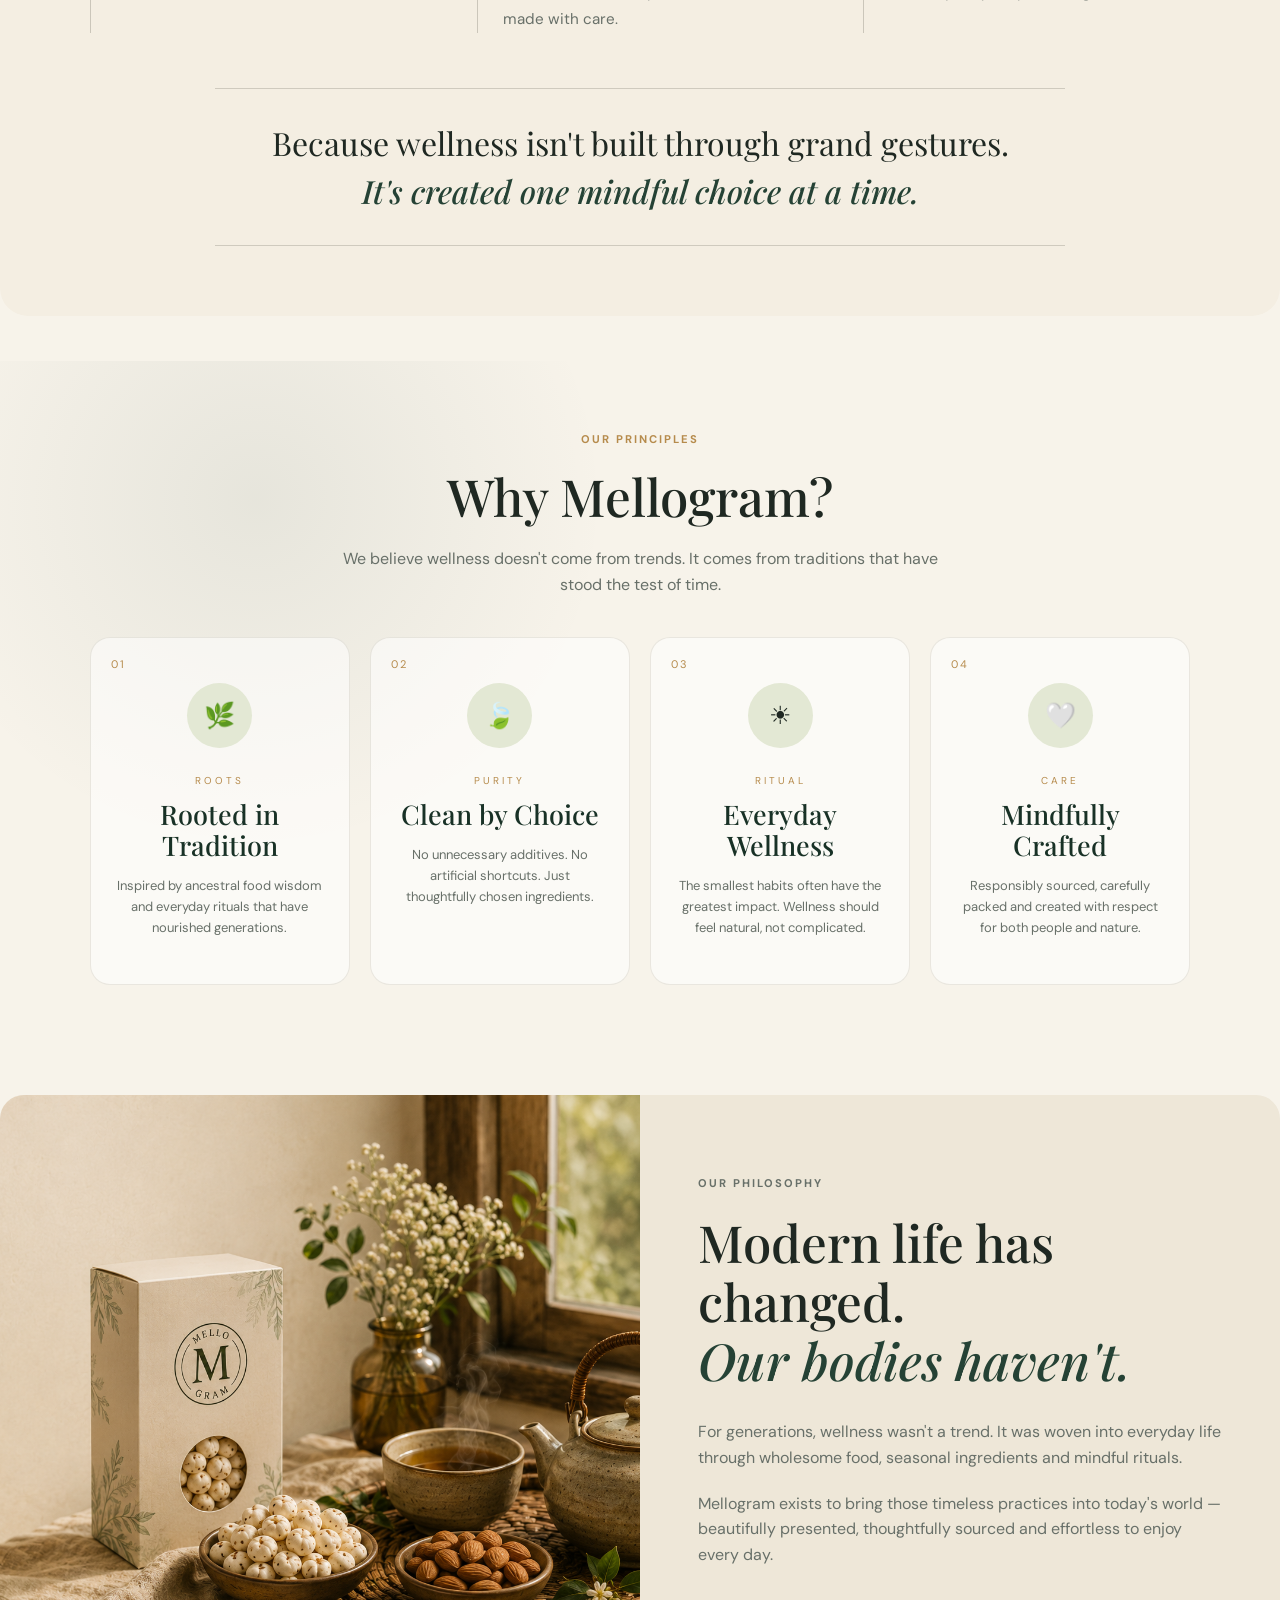
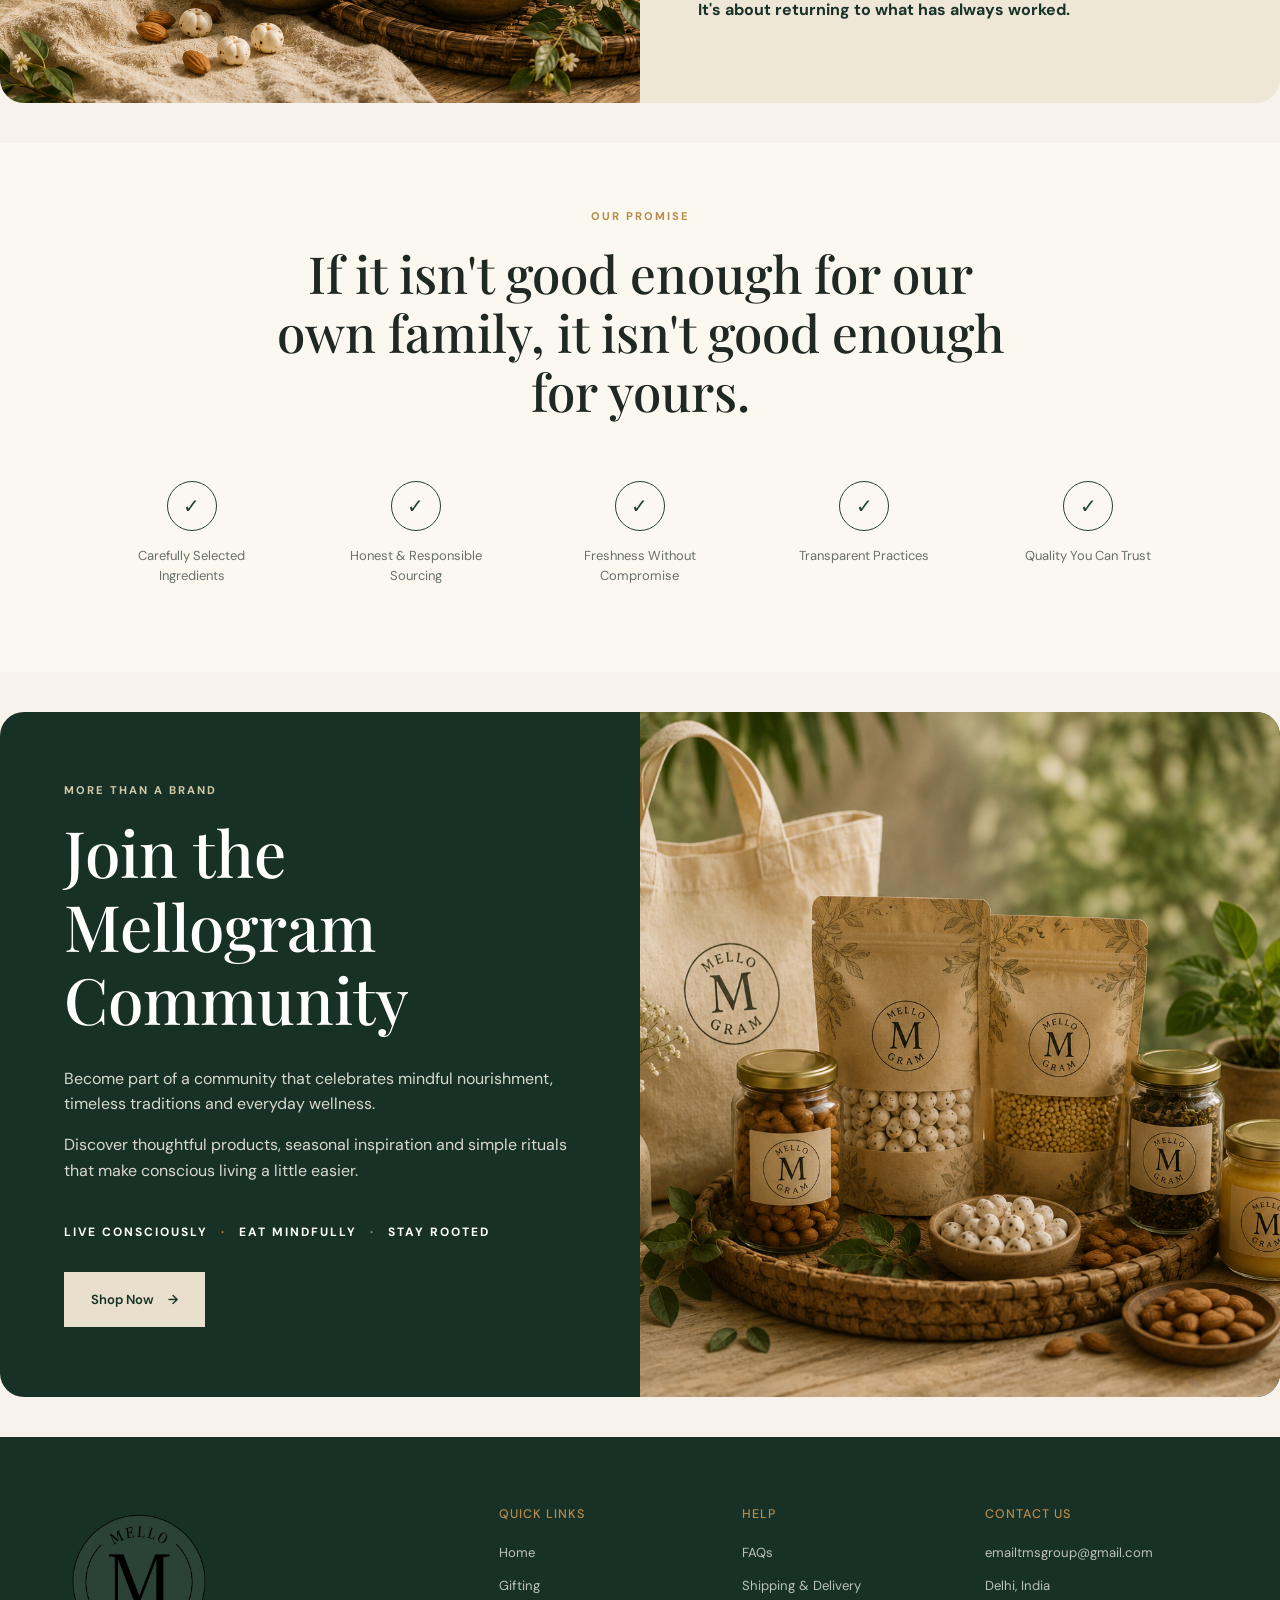
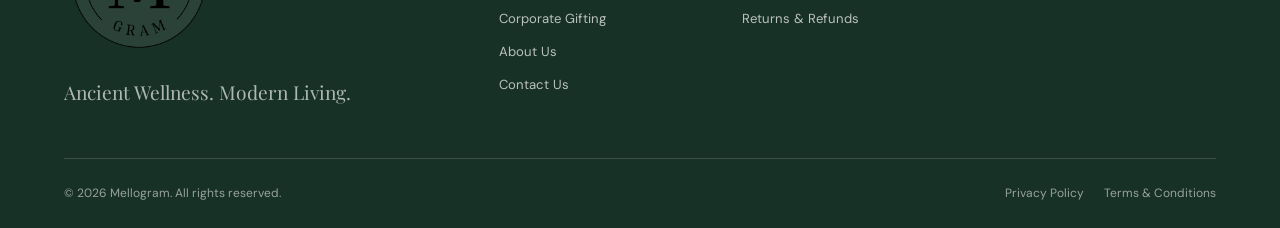
==== commit cf38d0d9: "Add files via upload" ====
--- a/about.html
+++ b/about.html
@@ -425,8 +425,7 @@
     WhatsApp
 
 </a>
-
-<script src="script.js"></script>
 <script src="js/components.js"></script>
+<script src="js/script.js"></script>
 </body>
 </html>
--- a/css/global.css
+++ b/css/global.css
@@ -72,14 +72,20 @@
 
 
 img {
+
     max-width: 100%;
+
     display: block;
+
 }
 
 
 a {
+
     text-decoration: none;
+
     color: inherit;
+
 }
 
 
@@ -87,7 +93,9 @@
 input,
 textarea,
 select {
+
     font: inherit;
+
 }
 
 
@@ -110,17 +118,23 @@
 
 
 h1 {
+
     font-size: clamp(3rem, 5vw, 5.8rem);
+
 }
 
 
 h2 {
+
     font-size: clamp(2.3rem, 4vw, 4rem);
+
 }
 
 
 h3 {
+
     font-size: 1.5rem;
+
 }
 
 
@@ -146,7 +160,6 @@
     margin-bottom: 18px;
 
 }
-
 
 
 /* =========================================
@@ -199,12 +212,14 @@
    NAVBAR
 ========================================= */
 
-
 .navbar {
+
     height: 90px;
 
     display: flex;
+
     align-items: center;
+
     justify-content: space-between;
 
     padding: 0 6%;
@@ -212,6 +227,7 @@
     background: rgba(245, 240, 229, 0.92);
 
     position: sticky;
+
     top: 0;
 
     z-index: 1000;
@@ -219,28 +235,31 @@
     backdrop-filter: blur(12px);
 
     border-bottom: 1px solid rgba(80, 70, 50, 0.08);
+
+}
+
+
+.logo {
+
+    flex-shrink: 0;
+
 }
 
 
 .logo img {
+
     width: 100px;
+
     height: 88px;
+
     object-fit: contain;
-}
-
-.logo span {
-    font-family: var(--serif);
-    font-size: 26px;
-    color: var(--green-dark);
-}
-
-
-.logo small {
-    font-size: 8px;
-    letter-spacing: 1px;
-}
-
-
+
+}
+
+
+/* =========================================
+   DESKTOP NAVIGATION
+========================================= */
 
 .desktop-nav {
 
@@ -272,6 +291,8 @@
 
     transition: var(--transition);
 
+    white-space: nowrap;
+
 }
 
 
@@ -414,6 +435,8 @@
 
     transition: var(--transition);
 
+    white-space: nowrap;
+
 }
 
 
@@ -451,7 +474,7 @@
 
     position: fixed;
 
-    top: 88px;
+    top: 75px;
 
     left: 0;
 
@@ -459,12 +482,14 @@
 
     background: var(--cream);
 
-    padding: 25px;
+    padding: 20px 25px 30px;
 
     z-index: 999;
 
     border-top: 1px solid var(--border);
 
+    box-shadow: 0 15px 30px rgba(0, 0, 0, 0.08);
+
 }
 
 
@@ -474,19 +499,45 @@
 
     flex-direction: column;
 
-    gap: 20px;
-
-}
+}
+
+
 
 
 .mobile-menu a {
 
+    display: flex;
+
+    align-items: center;
+
+    width: 100%;
+
+    min-height: 52px;
+
+    padding: 14px 0;
+
     font-size: 1rem;
 
     font-weight: 500;
 
-}
-
+    border-bottom: 1px solid var(--border);
+
+}
+
+.mobile-menu a:last-child {
+
+    border-bottom: none;
+
+}
+/* Corporate Gifting Highlight */
+
+.mobile-corporate-link {
+
+    color: var(--primary);
+
+    font-weight: 700 !important;
+
+}
 
 /* =========================================
    COMMON BUTTONS
@@ -605,8 +656,6 @@
     width: 150px;
 
     margin-bottom: 20px;
-
-    filter: brightness(0) invert(1);
 
 }
 
@@ -741,10 +790,8 @@
 }
 
 
-
-
-/* =========================================
-   RESPONSIVE
+/* =========================================
+   RESPONSIVE - TABLET
 ========================================= */
 
 @media (max-width: 1100px) {
@@ -762,9 +809,12 @@
 
     }
 
-
-}
-
+}
+
+
+/* =========================================
+   RESPONSIVE - MOBILE NAVIGATION
+========================================= */
 
 @media (max-width: 900px) {
 
@@ -778,6 +828,17 @@
     .navbar {
 
         height: 75px;
+
+        padding: 0 5%;
+
+    }
+
+
+    .logo img {
+
+        width: 90px;
+
+        height: 70px;
 
     }
 
@@ -808,24 +869,34 @@
 
         grid-template-columns: repeat(2, 1fr);
 
-    }
-
-
-}
-
+        gap: 40px;
+
+    }
+
+}
+
+
+/* =========================================
+   RESPONSIVE - MOBILE
+========================================= */
 
 @media (max-width: 600px) {
 
-    section {
-
-        padding: 70px 20px;
+    /* Intentionally no generic section padding */
+
+
+    .navbar {
+
+        padding: 0 20px;
 
     }
 
 
     .logo img {
 
-        width: 125px;
+        width: 85px;
+
+        height: 65px;
 
     }
 
@@ -843,6 +914,17 @@
 
         flex-direction: column;
 
+        align-items: flex-start;
+
+    }
+
+
+    .footer-bottom div {
+
+        flex-wrap: wrap;
+
+        gap: 12px 20px;
+
     }
 
 
@@ -852,6 +934,8 @@
 
         bottom: 15px;
 
+        padding: 12px 16px;
+
     }
 
 }
--- a/style.css
+++ b/style.css
@@ -1,264 +1,10 @@
 /* =========================================
-   MELLOGRAM
-   Ancient Wellness. Modern Living.
+   MELLOGRAM - ABOUT PAGE STYLES
 ========================================= */
 
-:root {
-    --cream: #f5f0e5;
-    --cream-light: #fbf8f0;
-    --cream-dark: #e9e1d0;
-
-    --green: #53663b;
-    --green-dark: #34452a;
-
-    --brown: #5b4634;
-    --brown-light: #806b55;
-
-    --black: #1d1d19;
-    --white: #ffffff;
-
-    --serif: Georgia, "Times New Roman", serif;
-    --sans: Arial, Helvetica, sans-serif;
-}
-
-* {
-    margin: 0;
-    padding: 0;
-    box-sizing: border-box;
-}
-
-
-html {
-    scroll-behavior: smooth;
-}
-
-
-body {
-    background: var(--cream);
-    color: var(--black);
-    font-family: var(--sans);
-    line-height: 1.6;
-}
-
-
-img {
-    width: 100%;
-    display: block;
-}
-
-
-a {
-    color: inherit;
-    text-decoration: none;
-}
-
 
 /* =========================================
-   NAVBAR
-========================================= */
-/* 
-.navbar {
-    height: 90px;
-
-    display: flex;
-    align-items: center;
-    justify-content: space-between;
-
-    padding: 0 6%;
-
-    background: rgba(245, 240, 229, 0.92);
-
-    position: sticky;
-    top: 0;
-
-    z-index: 1000;
-
-    backdrop-filter: blur(12px);
-
-    border-bottom: 1px solid rgba(80, 70, 50, 0.08);
-} */
-
-
-.logo img {
-    width: 100px;
-    height: 88px;
-    object-fit: contain;
-}
-
-.logo span {
-    font-family: var(--serif);
-    font-size: 26px;
-    color: var(--green-dark);
-}
-
-
-.logo small {
-    font-size: 8px;
-    letter-spacing: 1px;
-}
-
-
-nav {
-    display: flex;
-    gap: 30px;
-}
-
-
-nav a {
-    font-size: 13px;
-    position: relative;
-}
-
-
-nav a::after {
-    content: "";
-
-    position: absolute;
-
-    left: 0;
-    bottom: -6px;
-
-    width: 0;
-    height: 1px;
-
-    background: var(--green);
-
-    transition: 0.3s;
-}
-
-
-nav a:hover::after {
-    width: 100%;
-}
-
-
-.nav-button {
-    background: var(--green);
-
-    color: white;
-
-    padding: 12px 20px;
-
-    border-radius: 30px;
-
-    font-size: 13px;
-}
-
-
-.nav-button span {
-    margin-left: 8px;
-}
-
-
-.menu-button {
-    display: none;
-
-    background: none;
-    border: none;
-
-    font-size: 24px;
-}
-
-
-/* =========================================
-   MOBILE MENU
-========================================= */
-
-.mobile-menu {
-    display: none;
-
-    position: fixed;
-
-    top: 90px;
-    left: 0;
-
-    width: 100%;
-
-    background: var(--cream-light);
-
-    z-index: 999;
-
-    padding: 25px;
-}
-
-
-.mobile-menu.active {
-    display: flex;
-
-    flex-direction: column;
-
-    gap: 20px;
-}
-
-
-/* =========================================
-   GENERAL
-========================================= */
-
-.eyebrow {
-    color: var(--brown);
-
-    font-size: 11px;
-
-    letter-spacing: 3px;
-
-    font-weight: bold;
-
-    margin-bottom: 15px;
-}
-
-
-h1,
-h2,
-h3 {
-    font-family: var(--serif);
-
-    font-weight: normal;
-
-    line-height: 1.05;
-}
-
-
-h2 {
-    font-size: clamp(38px, 5vw, 64px);
-}
-
-
-.primary-button {
-    display: inline-flex;
-
-    align-items: center;
-
-    gap: 15px;
-
-    background: var(--green);
-
-    color: white;
-
-    padding: 15px 25px;
-
-    border-radius: 40px;
-
-    font-size: 13px;
-
-    transition: 0.3s;
-}
-
-
-.primary-button:hover {
-    background: var(--green-dark);
-
-    transform: translateY(-3px);
-}
-
-
-.primary-button span {
-    font-size: 18px;
-}
-
-
-/* =========================================
-   HERO
+   ABOUT PAGE HERO
 ========================================= */
 
 .hero {
@@ -267,9 +13,13 @@
     display: grid;
 
     grid-template-columns: 1fr 1fr;
-    margin:40px auto;
+
+    margin: 40px auto;
+
     align-items: center;
+
     max-width: 1400px;
+
     overflow: hidden;
 }
 
@@ -287,16 +37,16 @@
 
 
 .hero h1 em {
-    color: var(--green);
-
-    font-style: normal;
+    color: var(--primary);
+
+    font-style: italic;
 }
 
 
 .hero-description {
     max-width: 550px;
 
-    color: #514d45;
+    color: var(--text-light);
 
     font-size: 16px;
 
@@ -313,83 +63,57 @@
 
     margin-bottom: 30px;
 
-    font-weight: bold;
+    font-weight: 600;
 
     font-size: 13px;
 }
 
 
 .hero-values span:not(:last-child)::after {
+
     content: "•";
 
     margin-left: 20px;
 
-    color: var(--green);
-}
+    color: var(--primary);
+
+}
+
 
 .hero-image {
+
     height: calc(100vh - 90px);
+
     position: relative;
+
     overflow: hidden;
-}
+
+}
+
 
 .hero-image img {
+
     width: 100%;
+
     height: 100%;
+
     object-fit: cover;
+
     object-position: center;
-}
-
-
-.floating-card {
-    position: absolute;
-
-    bottom: 35px;
-    right: 35px;
-
-    display: flex;
-
-    align-items: center;
-
-    gap: 15px;
-
-    background: rgba(255,255,255,0.9);
-
-    padding: 15px 20px;
-
-    border-radius: 20px;
-
-    box-shadow: 0 10px 30px rgba(0,0,0,0.12);
-}
-
-
-.floating-card div:nth-child(2) {
-    display: flex;
-
-    flex-direction: column;
-}
-
-
-.floating-card span {
-    font-size: 11px;
-
-    color: #777;
-}
-
-
-.card-arrow {
-    font-size: 20px;
-
-    color: var(--green);
+
 }
 
 
 /* =========================================
    NAME SECTION
 ========================================= */
+
 .name-section {
+
     max-width: 1400px;
+
     margin: 45px auto;
+
     padding: 70px 80px;
 
     background: #f4eee2;
@@ -401,27 +125,43 @@
     position: relative;
 
     overflow: hidden;
-}
+
+}
+
+
 .name-intro {
+
     max-width: 850px;
+
     margin: 0 auto;
-}
+
+}
+
 
 .name-intro .eyebrow {
+
     margin-bottom: 18px;
-}
+
+}
+
+
 .name-tagline {
+
     margin: 0;
 
-    font-family: var(--serif);
+    font-family: var(--heading-font);
 
     font-size: 1.25rem;
 
     font-style: italic;
 
-    color: #6f7058;
-}
+    color: var(--text-light);
+
+}
+
+
 .name-divider {
+
     width: 100%;
 
     max-width: 900px;
@@ -431,150 +171,151 @@
     background: rgba(40, 40, 30, 0.18);
 
     margin: 45px auto;
-}
+
+}
+
+
 .name-intro h2::after {
+
     content: "";
+
     display: block;
+
     width: 80px;
+
     height: 1px;
-    background: #77725f;
+
+    background: var(--text-light);
+
     margin: 30px auto 25px;
-}
+
+}
+
 
 .name-intro h2 {
+
     margin: 0;
 
-    font-family: var(--serif);
+    font-family: var(--heading-font);
 
     font-size: clamp(4rem, 8vw, 7rem);
 
-    font-weight: 400;
+    font-weight: 500;
 
     letter-spacing: -3px;
 
     line-height: 0.95;
-}
-
+
+}
+
+
+.name-story {
+
+    max-width: 1100px;
+
+    margin: 0 auto;
+
+    display: grid;
+
+    grid-template-columns: repeat(3, 1fr);
+
+    gap: 60px;
+
+    text-align: left;
+
+}
 
 
 .name-story-column {
+
     position: relative;
 
     padding-left: 25px;
 
     border-left: 1px solid rgba(40, 40, 30, 0.2);
-}
-
-.name-story {
-    max-width: 1100px;
-
-    margin: 0 auto;
-
-    display: grid;
-
-    grid-template-columns: repeat(3, 1fr);
-
-    gap: 60px;
-
-    text-align: left;
-}
+
+}
+
+
 .story-number {
+
     display: block;
 
-    font-family: var(--sans);
+    font-family: var(--body-font);
 
     font-size: 0.75rem;
 
     letter-spacing: 3px;
 
-    color: #85866b;
+    color: var(--text-light);
 
     margin-bottom: 20px;
-}
+
+}
+
+
 .name-story-column h3 {
+
     margin: 0 0 15px;
 
-    font-family: var(--serif);
+    font-family: var(--heading-font);
 
     font-size: 2rem;
 
-    font-weight: 400;
-}
+    font-weight: 500;
+
+}
+
+
 .name-story-column p {
+
     margin: 0;
 
     font-size: 0.95rem;
 
     line-height: 1.8;
 
-    color: #55554b;
-}
+    color: var(--text-light);
+
+}
+
+
 .name-highlight {
+
     max-width: 850px;
 
     margin: 55px auto 0;
 
     padding: 30px;
+
     border-top: 1px solid rgba(40, 40, 30, 0.18);
 
     border-bottom: 1px solid rgba(40, 40, 30, 0.18);
-}
+
+}
+
+
 .name-highlight p {
+
     margin: 0;
 
-    font-family: var(--serif);
+    font-family: var(--heading-font);
 
     font-size: clamp(1.3rem, 2.5vw, 2rem);
 
     line-height: 1.5;
 
-    color: #34342d;
-}
+    color: var(--text);
+
+}
+
 
 .name-highlight em {
-    color: #687052;
-
-    font-weight: 400;
-}
-@media (max-width: 800px) {
-
-    .name-section {
-        margin: 50px 15px;
-
-        padding: 70px 25px;
-
-        border-radius: 20px;
-    }
-
-    .name-intro h2 {
-        font-size: 4rem;
-
-        letter-spacing: -2px;
-    }
-
-    .name-leaf {
-        font-size: 55px;
-    }
-
-    .name-divider {
-        margin: 55px auto;
-    }
-
-    .name-story {
-        grid-template-columns: 1fr;
-
-        gap: 45px;
-    }
-
-    .name-story-column {
-        padding-left: 20px;
-    }
-
-    .name-highlight {
-        margin-top: 65px;
-
-        padding: 35px 15px;
-    }
+
+    color: var(--primary);
+
+    font-weight: 500;
+
 }
 
 
@@ -583,18 +324,24 @@
 ========================================= */
 
 .principles {
+
     padding: 70px 7%;
+
     background:
+
         radial-gradient(
             circle at 20% 20%,
-            rgba(140,150,100,0.08),
+            rgba(37, 66, 53, 0.08),
             transparent 30%
         ),
+
         var(--cream);
+
 }
 
 
 .section-heading {
+
     text-align: center;
 
     max-width: 750px;
@@ -605,29 +352,34 @@
 
 
 .section-heading > p:last-child {
+
     max-width: 600px;
 
     margin: 20px auto 0;
 
-    color: #686157;
+    color: var(--text-light);
+
 }
 
 
 .principle-grid {
+
     display: grid;
 
     grid-template-columns: repeat(4, 1fr);
 
     gap: 20px;
+
 }
 
 
 .principle-card {
+
     position: relative;
 
-    background: rgba(255,255,255,0.55);
-
-    border: 1px solid rgba(100,90,60,0.12);
+    background: rgba(255, 255, 255, 0.55);
+
+    border: 1px solid rgba(100, 90, 60, 0.12);
 
     border-radius: 20px;
 
@@ -635,38 +387,47 @@
 
     text-align: center;
 
-    transition: 0.4s;
+    transition: var(--transition);
+
 }
 
 
 .principle-card:hover {
+
     transform: translateY(-10px);
 
-    box-shadow: 0 20px 40px rgba(70,60,40,0.12);
+    box-shadow: 0 20px 40px rgba(70, 60, 40, 0.12);
+
 }
 
 
 .principle-number {
+
     position: absolute;
 
     top: 18px;
+
     left: 20px;
 
     font-size: 11px;
 
     letter-spacing: 2px;
 
-    color: var(--brown);
+    color: var(--gold);
+
 }
 
 
 .principle-icon {
+
     width: 65px;
+
     height: 65px;
 
     margin: auto;
 
     display: grid;
+
     place-items: center;
 
     background: #e3e8d4;
@@ -676,33 +437,40 @@
     font-size: 25px;
 
     margin-bottom: 25px;
+
 }
 
 
 .card-label {
+
     font-size: 10px;
 
     letter-spacing: 3px;
 
-    color: var(--brown);
+    color: var(--gold);
 
     margin-bottom: 10px;
+
 }
 
 
 .principle-card h3 {
-    color: var(--green-dark);
+
+    color: var(--primary-dark);
 
     font-size: 27px;
 
     margin-bottom: 15px;
+
 }
 
 
 .principle-card > p:last-child {
+
     font-size: 13px;
 
-    color: #625e55;
+    color: var(--text-light);
+
 }
 
 
@@ -711,6 +479,7 @@
 ========================================= */
 
 .philosophy {
+
     display: grid;
 
     grid-template-columns: 1fr 1fr;
@@ -720,27 +489,40 @@
     max-width: 1400px;
 
     margin: 40px auto;
+
     overflow: hidden;
 
     border-radius: 24px;
-}
+
+}
+
 
 .philosophy-image {
+
     min-height: 600px;
 
     overflow: hidden;
-}
+
+}
+
 
 .philosophy-image img {
+
     width: 100%;
+
     height: 100%;
 
     display: block;
 
     object-fit: cover;
+
     object-position: center;
-}
+
+}
+
+
 .philosophy-content {
+
     display: flex;
 
     flex-direction: column;
@@ -750,36 +532,45 @@
     padding: 80px 9%;
 
     background: #eee7d8;
+
 }
 
 
 .philosophy-content h2 {
+
     font-size: clamp(40px, 4vw, 62px);
 
     margin-bottom: 30px;
+
 }
 
 
 .philosophy-content h2 em {
-    color: var(--green);
-
-    font-style: normal;
+
+    color: var(--primary);
+
+    font-style: italic;
+
 }
 
 
 .philosophy-content p {
+
     max-width: 600px;
 
-    color: #5d584e;
+    color: var(--text-light);
 
     margin-bottom: 20px;
+
 }
 
 
 .philosophy-content strong {
-    color: var(--green-dark);
+
+    color: var(--primary-dark);
 
     margin-top: 10px;
+
 }
 
 
@@ -788,22 +579,27 @@
 ========================================= */
 
 .promise {
+
     padding: 65px 7%;
 
-    background: var(--cream-light);
+    background: #fbf8f0;
+
 }
 
 
 .promise .section-heading h2 {
+
     font-size: clamp(32px, 4vw, 52px);
 
     max-width: 900px;
 
     margin: auto;
+
 }
 
 
 .promise-grid {
+
     display: grid;
 
     grid-template-columns: repeat(5, 1fr);
@@ -813,39 +609,48 @@
     max-width: 1200px;
 
     margin: auto;
+
 }
 
 
 .promise-item {
+
     text-align: center;
 
     padding: 20px;
+
 }
 
 
 .promise-item span {
+
     width: 50px;
+
     height: 50px;
 
-    border: 1px solid var(--green);
+    border: 1px solid var(--primary);
 
     border-radius: 50%;
 
     display: grid;
+
     place-items: center;
 
     margin: auto auto 15px;
 
-    color: var(--green);
+    color: var(--primary);
 
     font-size: 20px;
+
 }
 
 
 .promise-item p {
+
     font-size: 13px;
 
-    color: #4d493f;
+    color: var(--text-light);
+
 }
 
 
@@ -854,6 +659,7 @@
 ========================================= */
 
 .community {
+
     display: grid;
 
     grid-template-columns: 1fr 1fr;
@@ -861,48 +667,60 @@
     max-width: 1400px;
 
     margin: 40px auto;
+
     overflow: hidden;
 
     border-radius: 24px;
 
-    background: var(--green-dark);
+    background: var(--primary-dark);
 
     color: white;
+
 }
 
 
 .community-content {
+
     padding: 70px 10%;
+
     display: flex;
 
     flex-direction: column;
 
     justify-content: center;
+
 }
 
 
 .community-content .eyebrow {
+
     color: #d6cba9;
+
 }
 
 
 .community-content h2 {
+
     font-size: clamp(45px, 5vw, 70px);
 
     margin-bottom: 30px;
+
 }
 
 
 .community-content > p {
+
     max-width: 600px;
 
     color: #d9d8cd;
 
     margin-bottom: 15px;
+
 }
 
 
 .community-values {
+
     margin: 25px 0 30px;
 
     font-size: 12px;
@@ -910,98 +728,60 @@
     letter-spacing: 2px;
 
     font-weight: bold;
+
 }
 
 
 .community-values span {
+
     margin: 0 8px;
 
-    color: #c8b97c;
+    color: var(--gold);
+
 }
 
 
 .community-content .primary-button {
+
     align-self: flex-start;
 
     background: #e8e0cc;
 
-    color: var(--green-dark);
+    color: var(--primary-dark);
+
+    border-color: #e8e0cc;
+
 }
 
 
 .community-image {
+
     min-height: 600px;
 
     overflow: hidden;
-}
+
+}
+
 
 .community-image img {
+
     width: 100%;
+
     height: 100%;
 
     display: block;
 
     object-fit: cover;
+
     object-position: center;
+
 }
 
 
 /* =========================================
-   FOOTER
+   ABOUT PAGE FOOTER
+   Using shared global footer styles
 ========================================= */
-
-footer {
-    padding: 35px 7%;
-
-    background: #283620;
-
-    color: white;
-
-    display: flex;
-
-    justify-content: space-between;
-
-    align-items: center;
-
-    gap: 20px;
-
-    font-size: 12px;
-}
-
-
-.footer-logo {
-    display: flex;
-    align-items: center;
-    gap: 15px;
-}
-.footer-logo img {
-    width: 65px;
-    height: 65px;
-    object-fit: contain;
-}
-
-.footer-logo span {
-    font-size: 9px;
-    letter-spacing: 1px;
-}
-
-.socials {
-    display: flex;
-
-    gap: 20px;
-}
-
-
-.socials a {
-    opacity: 0.7;
-
-    transition: 0.2s;
-}
-
-
-.socials a:hover {
-    opacity: 1;
-}
 
 
 /* =========================================
@@ -1010,57 +790,109 @@
 
 @media (max-width: 1000px) {
 
-    nav {
-        display: none;
-    }
-
-    .nav-button {
-        display: none;
-    }
-
-    .menu-button {
-        display: block;
-    }
-
-
     .hero {
+
         grid-template-columns: 1fr;
-    }
+
+    }
+
 
     .hero-content {
+
         padding: 70px 8%;
-    }
+
+    }
+
 
     .hero-image {
+
         height: 550px;
-    }
-
-
-    .name-section {
-        grid-template-columns: 1fr;
-
-        gap: 40px;
+
     }
 
 
     .principle-grid {
+
         grid-template-columns: repeat(2, 1fr);
+
     }
 
 
     .promise-grid {
+
         grid-template-columns: repeat(3, 1fr);
+
     }
 
 
     .philosophy,
     .community {
+
         grid-template-columns: 1fr;
+
     }
 
 
     .community-image {
+
         min-height: 450px;
+
+    }
+
+}
+
+
+@media (max-width: 800px) {
+
+    .name-section {
+
+        margin: 50px 15px;
+
+        padding: 70px 25px;
+
+        border-radius: 20px;
+
+    }
+
+
+    .name-intro h2 {
+
+        font-size: 4rem;
+
+        letter-spacing: -2px;
+
+    }
+
+
+    .name-divider {
+
+        margin: 55px auto;
+
+    }
+
+
+    .name-story {
+
+        grid-template-columns: 1fr;
+
+        gap: 45px;
+
+    }
+
+
+    .name-story-column {
+
+        padding-left: 20px;
+
+    }
+
+
+    .name-highlight {
+
+        margin-top: 65px;
+
+        padding: 35px 15px;
+
     }
 
 }
@@ -1068,110 +900,97 @@
 
 @media (max-width: 600px) {
 
-    .navbar {
-        height: 75px;
-
-        padding: 0 6%;
-    }
-
-
-    .mobile-menu {
-        top: 75px;
+    .hero {
+
+        margin: 0;
+
     }
 
 
     .hero-content {
+
         padding: 65px 7%;
+
     }
 
 
     .hero h1 {
+
         font-size: 53px;
+
     }
 
 
     .hero-description {
+
         font-size: 14px;
+
     }
 
 
     .hero-values {
+
         flex-direction: column;
 
         gap: 8px;
+
     }
 
 
     .hero-values span::after {
+
         display: none;
+
     }
 
 
     .hero-image {
+
         height: 400px;
-    }
-
-.floating-card img {
-    width: 50px;
-    height: 50px;
-    object-fit: contain;
-}
-    .floating-card {
-        bottom: 20px;
-        right: 20px;
-    }
-
-
-    .name-section {
-        padding: 75px 7%;
-    }
-
-
-    .name-title h2 {
-        font-size: 52px;
-    }
-
-
-    .name-story {
-        font-size: 16px;
+
     }
 
 
     .principles,
     .promise {
+
         padding: 75px 6%;
+
     }
 
 
     .principle-grid {
+
         grid-template-columns: 1fr;
+
     }
 
 
     .promise-grid {
+
         grid-template-columns: 1fr 1fr;
+
     }
 
 
     .philosophy-content {
+
         padding: 70px 7%;
+
     }
 
 
     .community-content {
+
         padding: 75px 7%;
+
     }
 
 
     .community-image {
+
         min-height: 350px;
-    }
-
-
-    footer {
-        flex-direction: column;
-
-        text-align: center;
-    }
-
-}
+
+    }
+
+}
